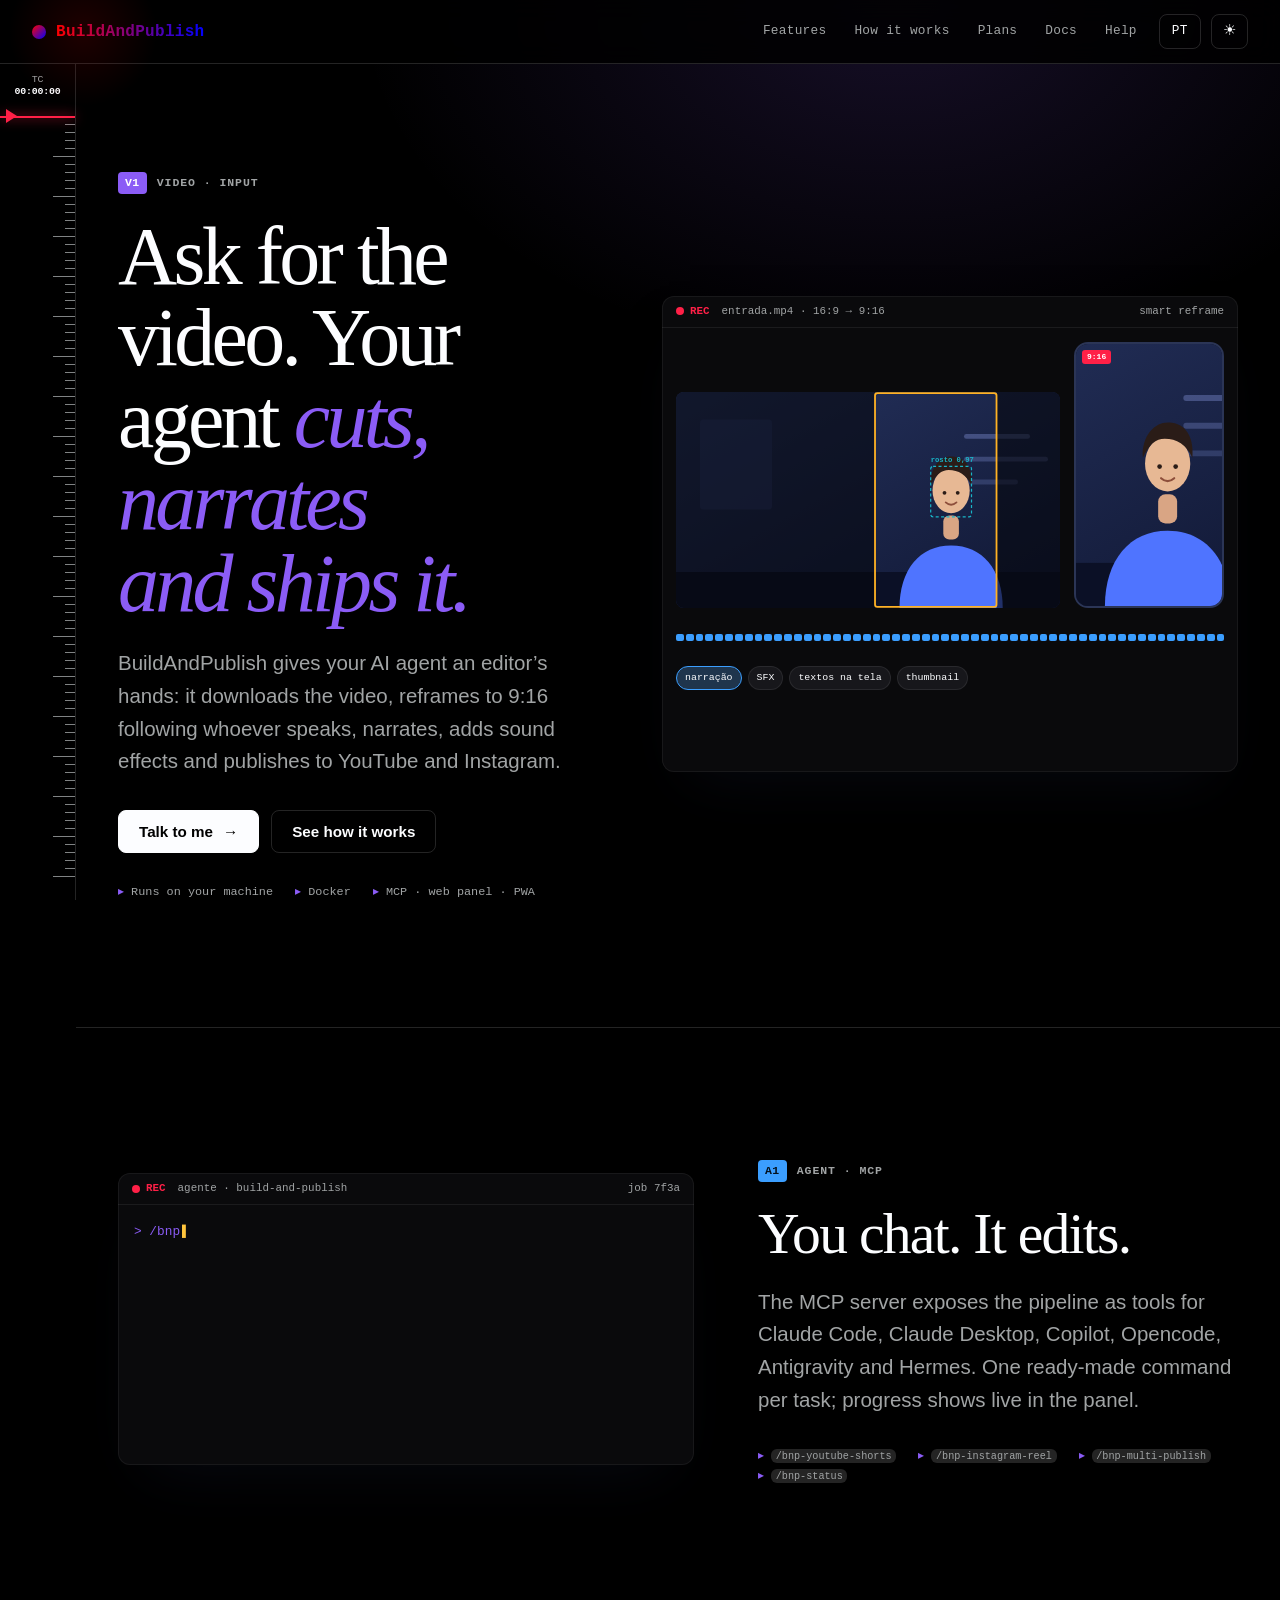
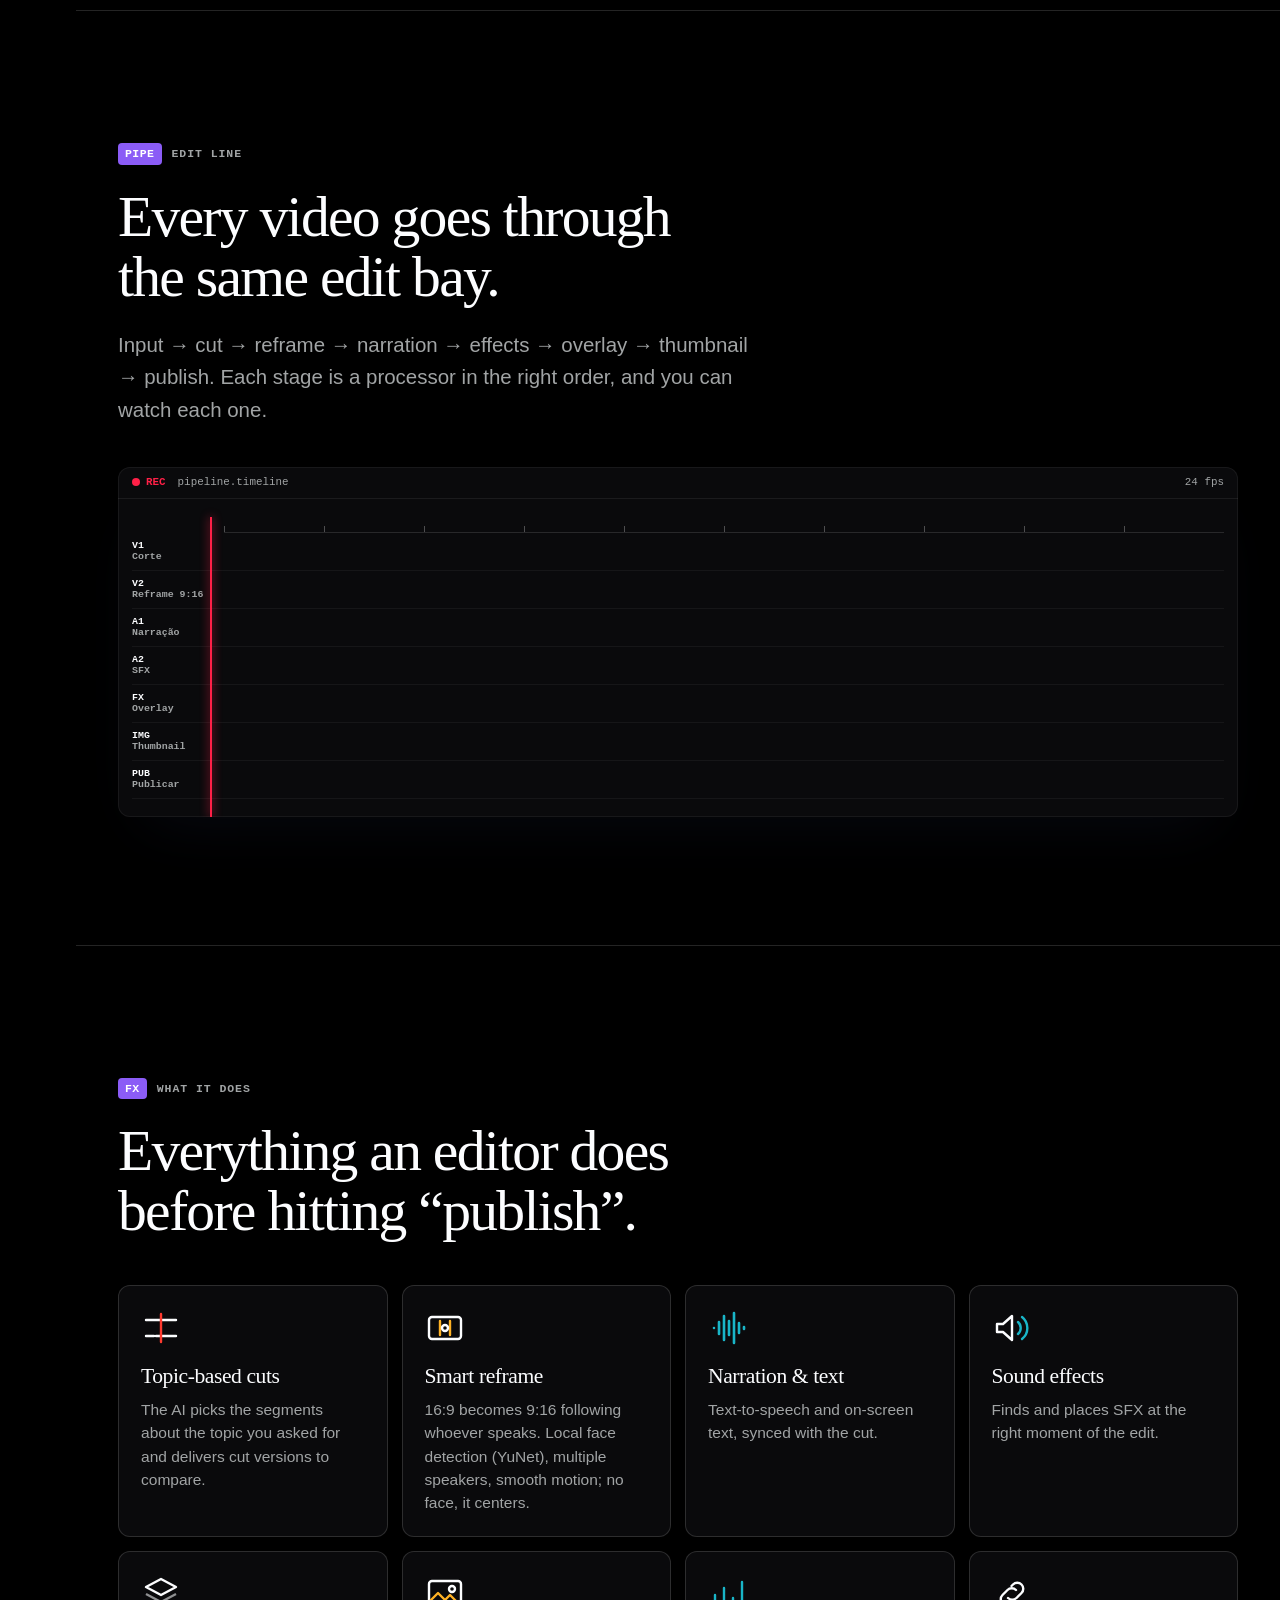
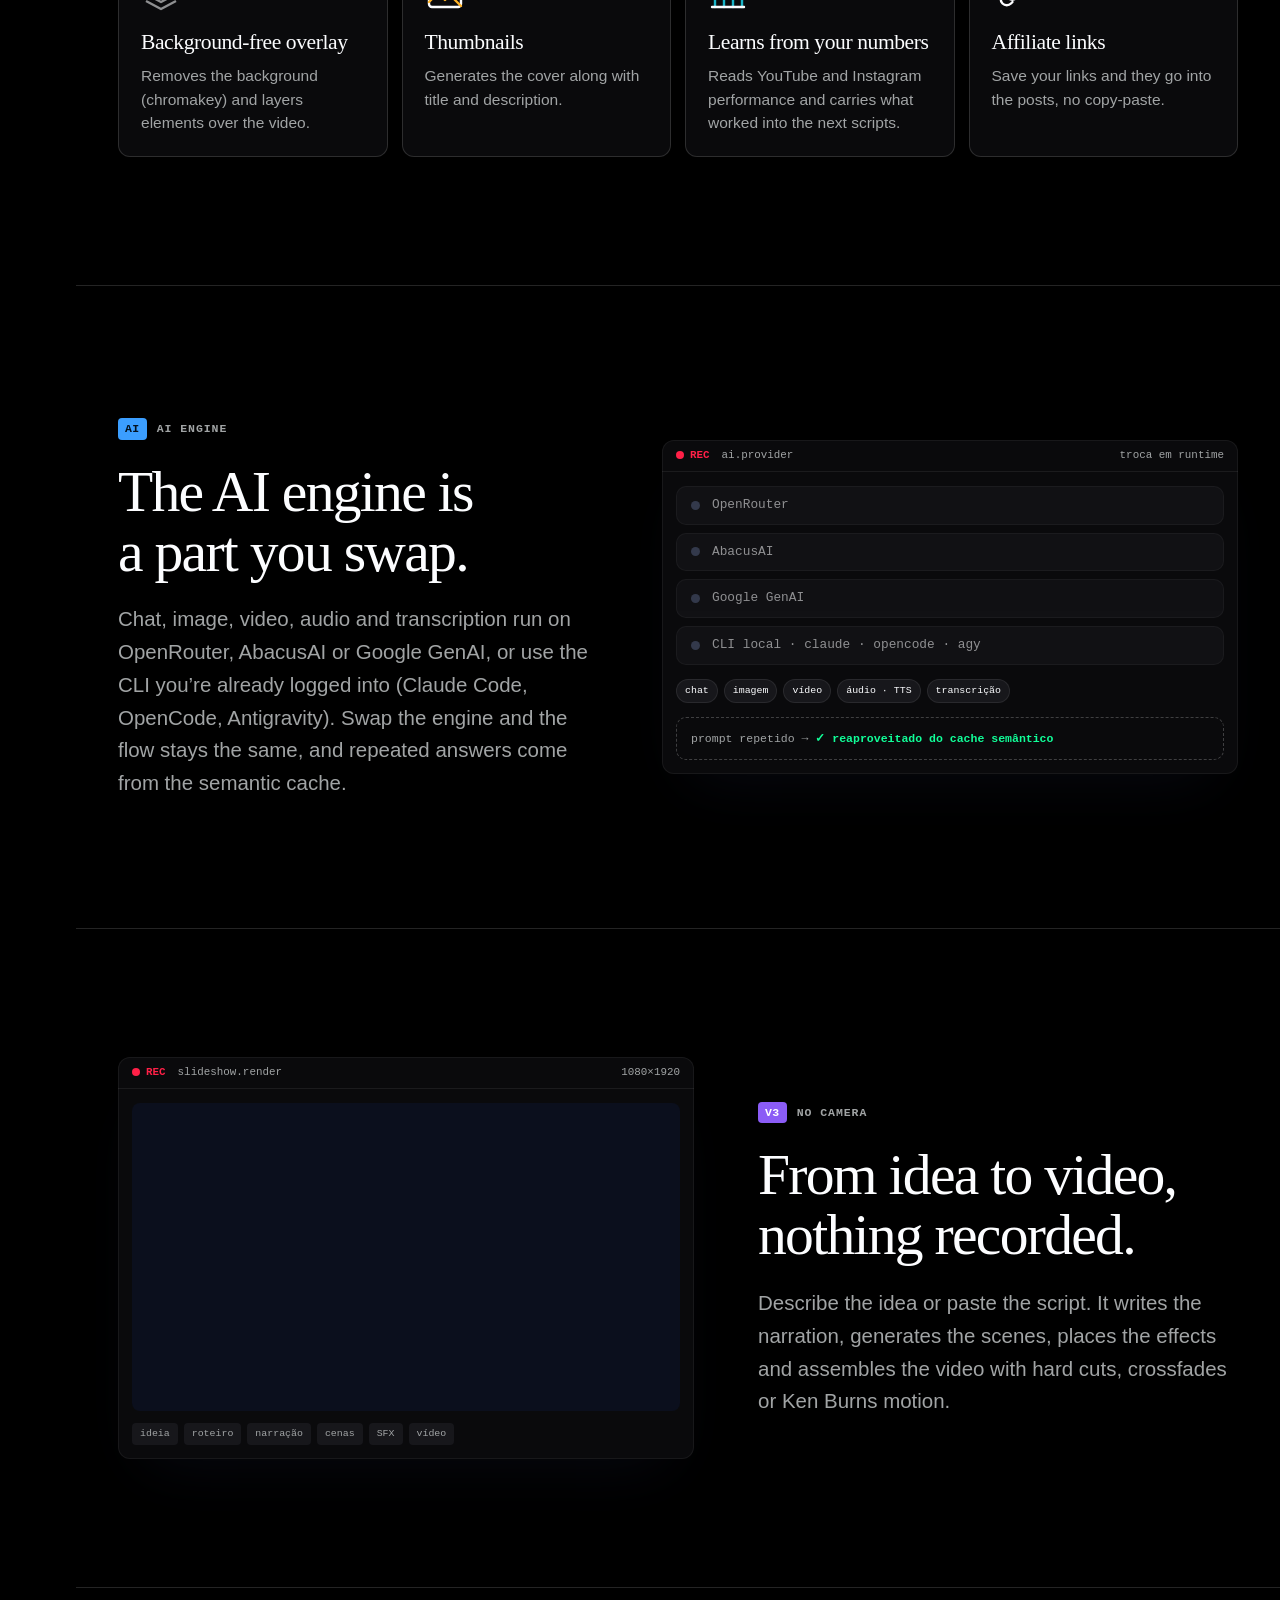
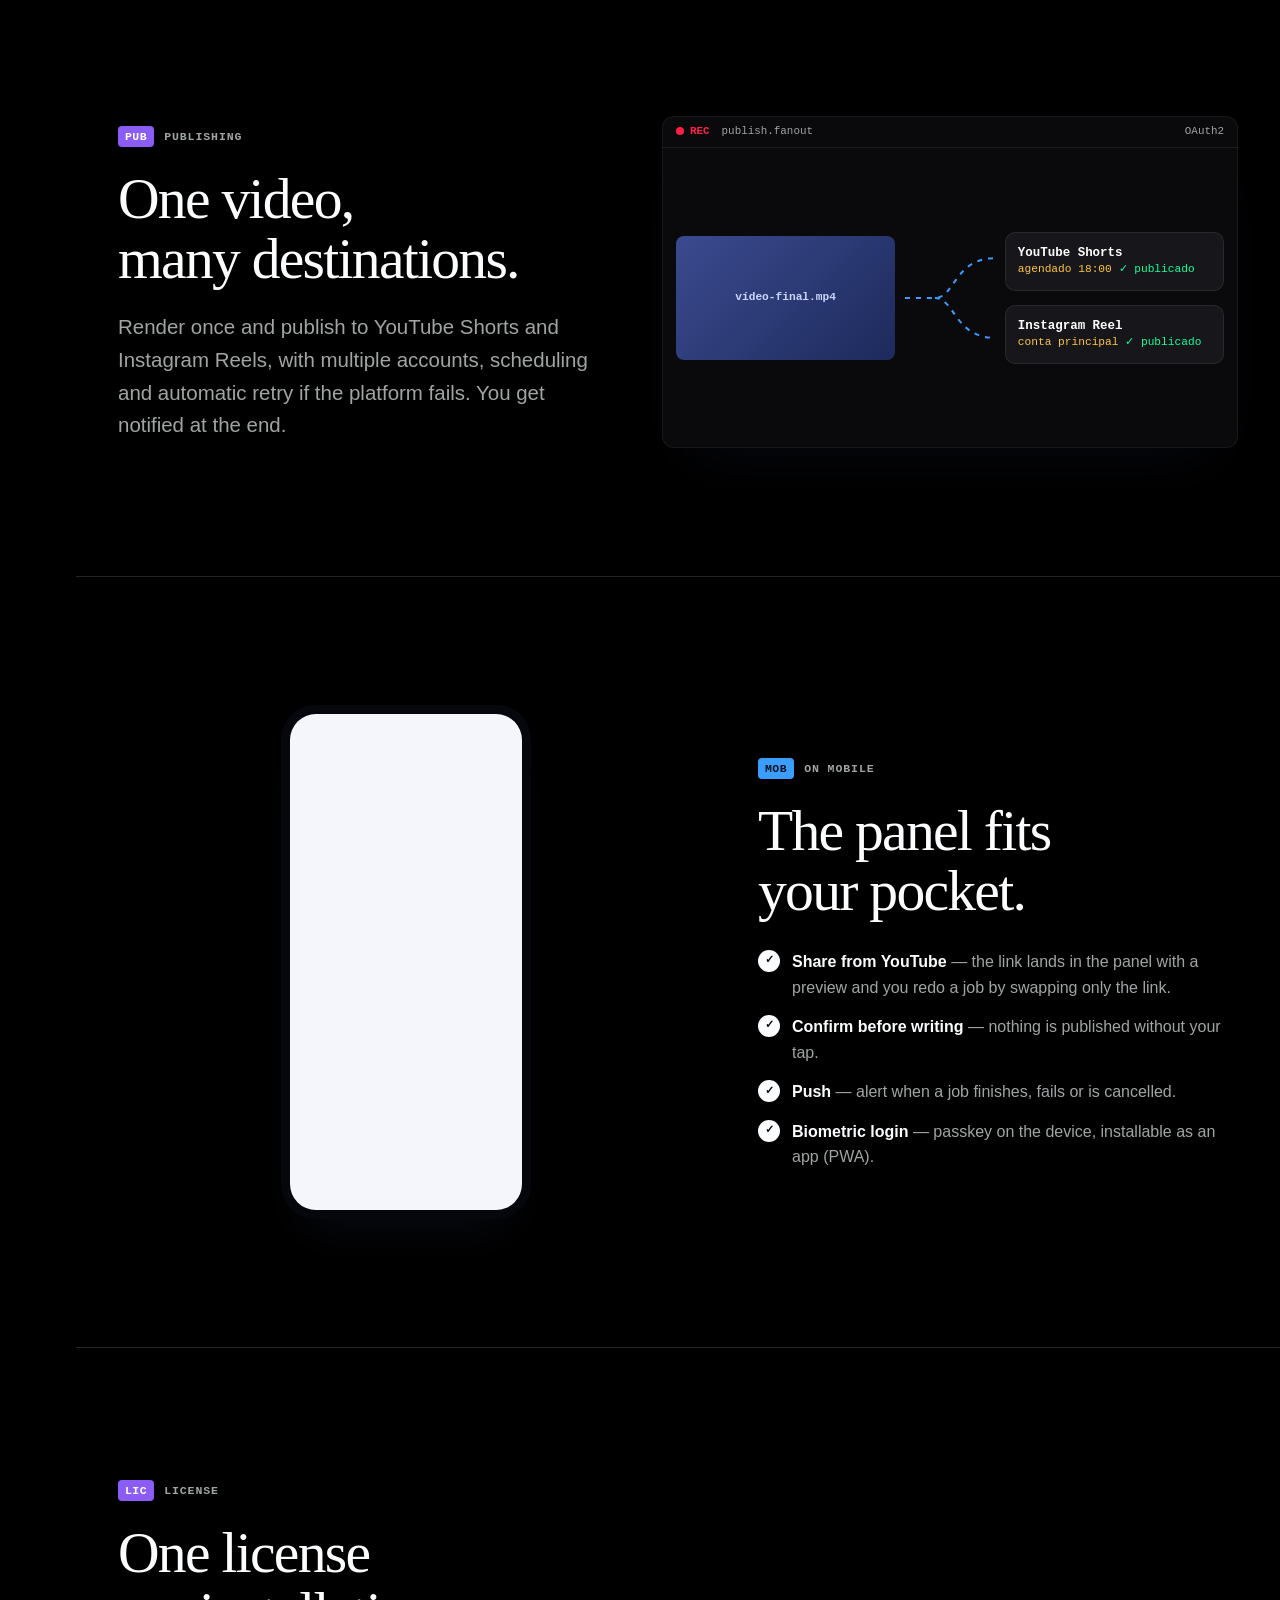
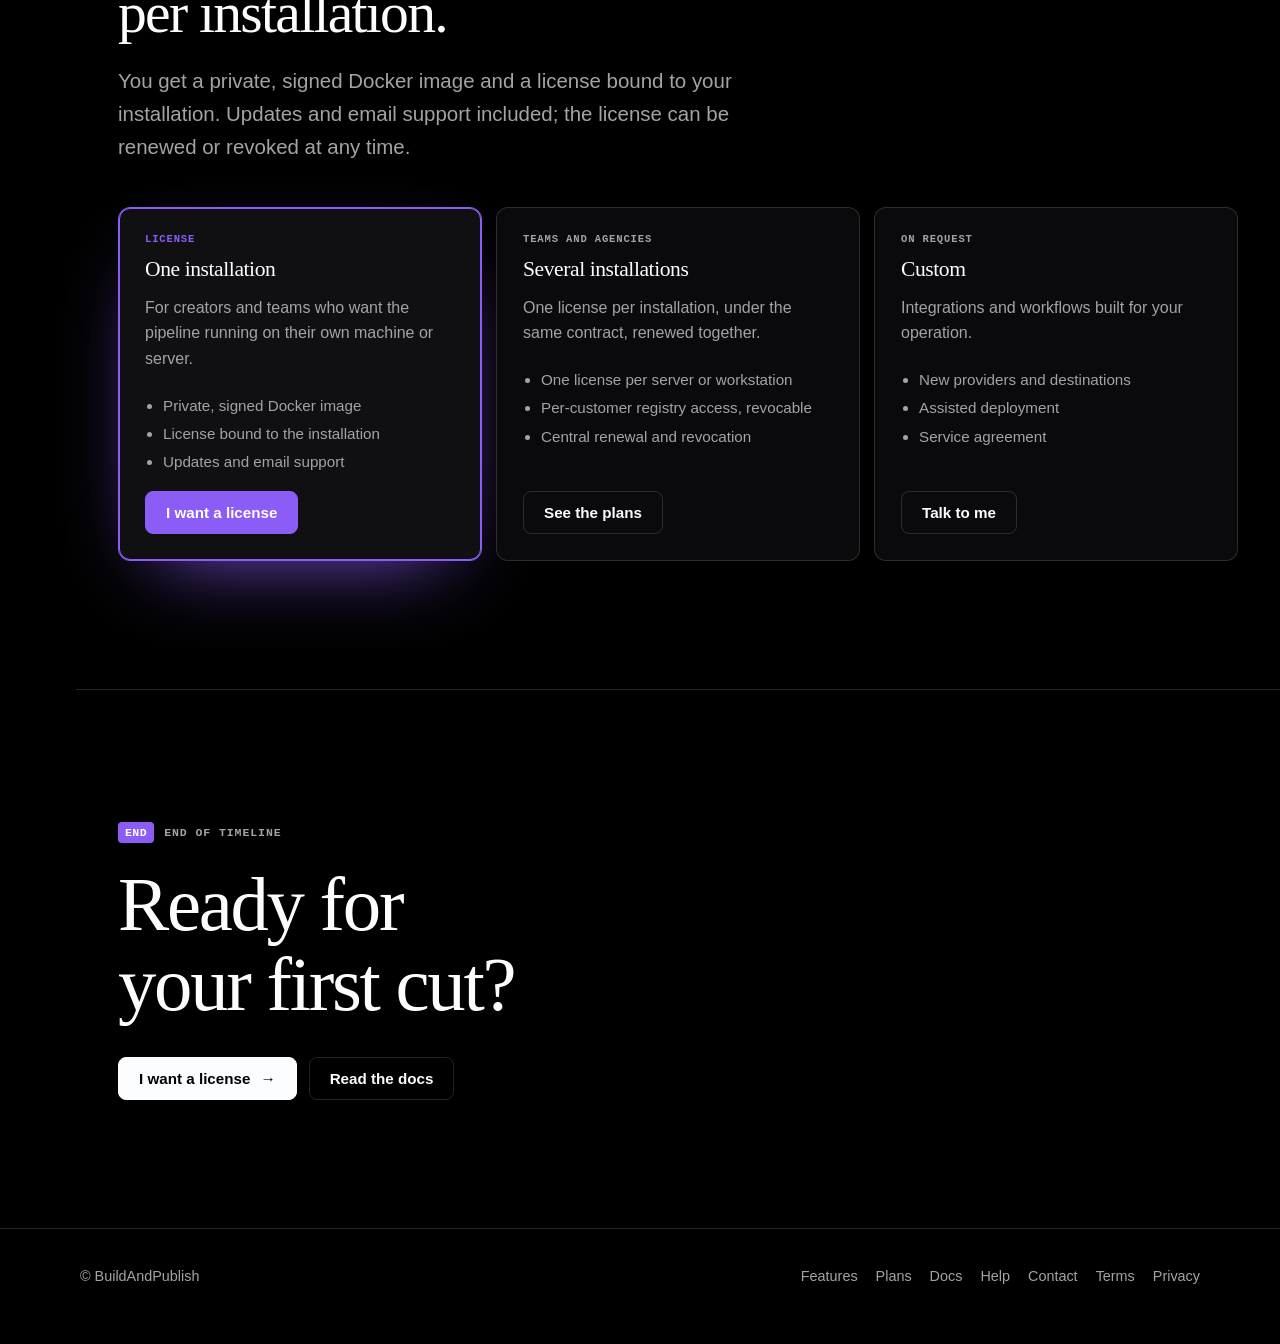
==== index.html @ 3ae36f96 "first commit" ====
<!doctype html>
<html lang="pt-BR">
<head>
<meta charset="utf-8">
<meta name="viewport" content="width=device-width, initial-scale=1">
<title>BuildAndPublish — o editor de vídeo dos seus agentes de IA</title>
<meta name="description" content="Peça o vídeo ao seu agente de IA. O BuildAndPublish corta, enquadra em 9:16 seguindo o locutor, narra, aplica efeitos e publica no YouTube e no Instagram.">
<meta property="og:title" content="BuildAndPublish — o editor de vídeo dos seus agentes de IA">
<meta property="og:description" content="Corta, enquadra em 9:16, narra e publica no YouTube e no Instagram. Servidor MCP, painel web e PWA.">
<meta property="og:type" content="website">
<meta name="theme-color" content="#000000" id="theme-color">
<link rel="icon" href="assets/favicon.svg" type="image/svg+xml">
<script>try{var d=document.documentElement,l=localStorage.getItem('bnp-lang')||(navigator.language||'').slice(0,2);d.lang=l==='en'?'en':'pt-BR';var t=localStorage.getItem('bnp-theme')==='light'?'light':'dark';d.dataset.theme=t;document.getElementById('theme-color').content=t==='light'?'#ffffff':'#000000'}catch(e){}</script>
<link rel="stylesheet" href="assets/style.css">
</head>
<body>
<a class="skip" href="#main"><span data-l="pt">Pular para o conteúdo</span><span data-l="en">Skip to content</span></a>

<header class="top">
  <a class="brand" href="index.html"><span class="brand__rec" aria-hidden="true"></span><span class="brand__txt">BuildAndPublish</span></a>
  <nav class="nav" aria-label="Principal">
    <a href="recursos.html"><span data-l="pt">Recursos</span><span data-l="en">Features</span></a>
    <a href="como-funciona.html"><span data-l="pt">Como funciona</span><span data-l="en">How it works</span></a>
    <a href="planos.html"><span data-l="pt">Planos</span><span data-l="en">Plans</span></a>
    <a href="docs.html" class="nav__keep"><span data-l="pt">Instruções</span><span data-l="en">Docs</span></a>
    <a href="ajuda.html" class="nav__keep"><span data-l="pt">Ajuda</span><span data-l="en">Help</span></a>
    <button class="lang" type="button">EN</button>
    <button class="theme" type="button" aria-label="Alternar tema">☾</button>
  </nav>
</header>

<aside class="rail" aria-hidden="true">
  <div class="rail__tc">TC<b id="tc">00:00:00</b></div>
  <div class="rail__ruler"></div>
  <div class="rail__head"></div>
</aside>

<main id="main">

<!-- V1 · hero -->
<section class="clip" data-anim>
  <div class="wrap split">
    <div>
      <p class="track"><i>V1</i><span data-l="pt">Vídeo · entrada</span><span data-l="en">Video · input</span></p>
      <h1>
        <span data-l="pt">Peça o vídeo. O agente <mark>corta, narra e publica.</mark></span>
        <span data-l="en">Ask for the video. Your agent <mark>cuts, narrates and ships it.</mark></span>
      </h1>
      <p class="lede">
        <span data-l="pt">O BuildAndPublish dá ao seu agente de IA as mãos de um editor: baixa o vídeo, enquadra em 9:16 seguindo quem fala, narra, aplica efeitos sonoros e publica no YouTube e no Instagram.</span>
        <span data-l="en">BuildAndPublish gives your AI agent an editor’s hands: it downloads the video, reframes to 9:16 following whoever speaks, narrates, adds sound effects and publishes to YouTube and Instagram.</span>
      </p>
      <div class="btns">
        <a class="btn btn--solid" href="contato.html"><span data-l="pt">Falar comigo</span><span data-l="en">Talk to me</span> →</a>
        <a class="btn btn--ghost" href="como-funciona.html"><span data-l="pt">Ver como funciona</span><span data-l="en">See how it works</span></a>
      </div>
      <ul class="facts">
        <li><span data-l="pt">Roda no seu computador</span><span data-l="en">Runs on your machine</span></li>
        <li>Docker</li>
        <li>MCP · <span data-l="pt">painel web</span><span data-l="en">web panel</span> · PWA</li>
      </ul>
    </div>

    <div>
      <div class="monitor" role="group" aria-label="Demonstração: o enquadramento 9:16 segue o rosto de quem fala">
        <div class="monitor__bar"><span class="rec">REC</span><span>entrada.mp4 · 16:9 → 9:16</span><span class="tc">smart reframe</span></div>
        <div class="monitor__body">
          <div class="stage">
            <svg class="scene" viewBox="0 0 640 360" aria-hidden="true">
              <defs>
                <linearGradient id="bg" x1="0" y1="0" x2="1" y2="1"><stop offset="0" stop-color="#26335f"/><stop offset="1" stop-color="#101733"/></linearGradient>
              </defs>
              <g id="reframe">
                <rect width="640" height="360" fill="url(#bg)"/>
                <rect x="40" y="46" width="120" height="150" rx="6" fill="#33427a" opacity=".55"/>
                <rect x="480" y="70" width="110" height="8" rx="4" fill="#6c7bb8" opacity=".5"/>
                <rect x="480" y="108" width="140" height="8" rx="4" fill="#6c7bb8" opacity=".4"/>
                <rect x="480" y="146" width="90" height="8" rx="4" fill="#6c7bb8" opacity=".3"/>
                <rect y="300" width="640" height="60" fill="#0b1026"/>
                <g id="rf-person" transform="translate(268 0)">
                  <path d="M-86 360c0-64 34-104 86-104s86 40 86 104z" fill="#4f74ff"/>
                  <rect x="-13" y="206" width="26" height="40" rx="10" fill="#d9a584"/>
                  <ellipse cx="0" cy="164" rx="31" ry="38" fill="#e7b894"/>
                  <path d="M-34 156c-2-34 20-52 40-48 22 3 30 24 28 48-8-18-22-26-38-26-12 0-22 8-30 26z" fill="#2a1c17"/>
                  <circle cx="-11" cy="168" r="3.2" fill="#2a1c17"/><circle cx="11" cy="168" r="3.2" fill="#2a1c17"/>
                  <path d="M-9 184q9 8 18 0" stroke="#8d4f3b" stroke-width="3" fill="none" stroke-linecap="round"/>
                </g>
              </g>
              <rect id="rf-shade-l" x="0" y="0" width="0" height="360" fill="#05070d" opacity=".62"/>
              <rect id="rf-shade-r" x="640" y="0" width="0" height="360" fill="#05070d" opacity=".62"/>
              <rect id="rf-crop" x="219" y="2" width="202.5" height="356" rx="4" fill="none" stroke="#FFB224" stroke-width="3"/>
              <rect id="rf-face" x="234" y="124" width="68" height="84" rx="4" fill="none" stroke="#19B5C8" stroke-width="2" stroke-dasharray="5 4"/>
              <text id="rf-score" x="234" y="116" fill="#19B5C8" font-family="Martian Mono, monospace" font-size="12" font-weight="600">rosto 0,97</text>
            </svg>
            <div class="phone-lite">
              <span class="phone-lite__tag">9:16</span>
              <svg viewBox="0 0 202.5 360" preserveAspectRatio="xMidYMid slice" aria-hidden="true"><g id="rf-mirror"><use href="#reframe"/></g></svg>
            </div>
          </div>
          <div class="wave" aria-hidden="true"></div>
          <div class="chips" aria-hidden="true"><span class="chip chip--on">narração</span><span class="chip">SFX</span><span class="chip">textos na tela</span><span class="chip">thumbnail</span></div>
        </div>
        <div class="toast" role="status"><span aria-hidden="true">▶</span><span data-l="pt"><b>Publicado</b> no YouTube Shorts · agendado 18:00</span><span data-l="en"><b>Published</b> to YouTube Shorts · scheduled 6:00 PM</span></div>
        <div style="height:14px"></div>
      </div>
    </div>
  </div>
</section>

<!-- A1 · agente -->
<section class="clip" id="agente" data-anim>
  <div class="wrap split split--flip">
    <div>
      <p class="track track--a"><i>A1</i><span data-l="pt">Agente · MCP</span><span data-l="en">Agent · MCP</span></p>
      <h2><span data-l="pt">Você conversa. Ele edita.</span><span data-l="en">You chat. It edits.</span></h2>
      <p class="lede">
        <span data-l="pt">O servidor MCP expõe o pipeline como ferramentas para Claude Code, Claude Desktop, Copilot, Opencode, Antigravity e Hermes. Um comando pronto por tarefa; o andamento aparece ao vivo no painel.</span>
        <span data-l="en">The MCP server exposes the pipeline as tools for Claude Code, Claude Desktop, Copilot, Opencode, Antigravity and Hermes. One ready-made command per task; progress shows live in the panel.</span>
      </p>
      <ul class="facts">
        <li><code>/bnp-youtube-shorts</code></li><li><code>/bnp-instagram-reel</code></li><li><code>/bnp-multi-publish</code></li><li><code>/bnp-status</code></li>
      </ul>
    </div>
    <div class="monitor">
      <div class="monitor__bar"><span class="rec">REC</span><span>agente · build-and-publish</span><span class="tc">job 7f3a</span></div>
      <div class="term" id="term" role="img" aria-label="Terminal: o comando /bnp-youtube-shorts dispara o pipeline até a publicação"></div>
    </div>
  </div>
</section>

<!-- pipeline -->
<section class="clip" id="pipeline" data-anim>
  <div class="wrap">
    <p class="track track--m"><i>PIPE</i><span data-l="pt">Linha de edição</span><span data-l="en">Edit line</span></p>
    <h2><span data-l="pt">Todo vídeo passa pela mesma mesa de edição.</span><span data-l="en">Every video goes through the same edit bay.</span></h2>
    <p class="lede">
      <span data-l="pt">Entrada → corte → reframe → narração → efeitos → overlay → thumbnail → publicação. Cada estágio é um processador na ordem certa, e você acompanha cada um.</span>
      <span data-l="en">Input → cut → reframe → narration → effects → overlay → thumbnail → publish. Each stage is a processor in the right order, and you can watch each one.</span>
    </p>
    <div class="monitor" style="margin-top:40px" role="img" aria-label="Linha do tempo com as trilhas de corte, reframe, narração, SFX, overlay, thumbnail e publicação sendo preenchidas em ordem">
      <div class="monitor__bar"><span class="rec">REC</span><span>pipeline.timeline</span><span class="tc">24 fps</span></div>
      <div class="tl">
        <div class="tl__ruler"></div>
        <div class="tl__row"><div class="tl__name"><b>V1</b>Corte</div><div class="tl__lane">
          <span class="tl__clip tl__clip--v" style="--s:0%;--w:34%;--d:.2s">corte 1</span><span class="tl__clip tl__clip--v" style="--s:35.5%;--w:30%;--d:.35s">corte 2</span><span class="tl__clip tl__clip--v" style="--s:67%;--w:33%;--d:.5s">corte 3</span></div></div>
        <div class="tl__row"><div class="tl__name"><b>V2</b>Reframe 9:16</div><div class="tl__lane">
          <span class="tl__clip tl__clip--v" style="--s:0%;--w:100%;--d:1s">rosto + crop suave</span></div></div>
        <div class="tl__row"><div class="tl__name"><b>A1</b>Narração</div><div class="tl__lane">
          <span class="tl__clip tl__clip--a" style="--s:5%;--w:26%;--d:1.8s"></span><span class="tl__clip tl__clip--a" style="--s:40%;--w:22%;--d:1.95s"></span><span class="tl__clip tl__clip--a" style="--s:70%;--w:24%;--d:2.1s"></span></div></div>
        <div class="tl__row"><div class="tl__name"><b>A2</b>SFX</div><div class="tl__lane">
          <span class="tl__clip tl__clip--a" style="--s:14%;--w:7%;--d:2.6s"></span><span class="tl__clip tl__clip--a" style="--s:52%;--w:7%;--d:2.75s"></span><span class="tl__clip tl__clip--a" style="--s:82%;--w:7%;--d:2.9s"></span></div></div>
        <div class="tl__row"><div class="tl__name"><b>FX</b>Overlay</div><div class="tl__lane">
          <span class="tl__clip tl__clip--m" style="--s:28%;--w:30%;--d:3.3s">fundo removido</span></div></div>
        <div class="tl__row"><div class="tl__name"><b>IMG</b>Thumbnail</div><div class="tl__lane">
          <span class="tl__clip tl__clip--m" style="--s:0%;--w:14%;--d:3.9s">thumb</span></div></div>
        <div class="tl__row"><div class="tl__name"><b>PUB</b>Publicar</div><div class="tl__lane">
          <span class="tl__clip tl__clip--p" style="--s:86%;--w:14%;--d:5.2s">▶ no ar</span></div></div>
        <div class="tl__head" aria-hidden="true"></div>
      </div>
    </div>
  </div>
</section>

<!-- recursos -->
<section class="clip" id="recursos">
  <div class="wrap">
    <p class="track"><i>FX</i><span data-l="pt">O que ele faz</span><span data-l="en">What it does</span></p>
    <h2><span data-l="pt">Tudo que um editor faz antes de apertar “publicar”.</span><span data-l="en">Everything an editor does before hitting “publish”.</span></h2>
    <div class="grid">
      <article class="card">
        <svg viewBox="0 0 40 40" fill="none" stroke="currentColor" stroke-width="2.4" stroke-linecap="round" aria-hidden="true"><path d="M5 12h14M21 12h14M5 28h8M15 28h20"/><path d="M20 6v28" stroke="#FF3B30"/></svg>
        <h3><span data-l="pt">Corte por tema</span><span data-l="en">Topic-based cuts</span></h3>
        <p><span data-l="pt">A IA escolhe os trechos do assunto que você pediu e entrega versões do corte para comparar.</span><span data-l="en">The AI picks the segments about the topic you asked for and delivers cut versions to compare.</span></p>
      </article>
      <article class="card">
        <svg viewBox="0 0 40 40" fill="none" stroke="currentColor" stroke-width="2.4" stroke-linecap="round" stroke-linejoin="round" aria-hidden="true"><rect x="4" y="9" width="32" height="22" rx="3"/><path d="M15 13v14M25 13v14" stroke="#FFB224"/><circle cx="20" cy="20" r="3"/></svg>
        <h3>Smart reframe</h3>
        <p><span data-l="pt">16:9 vira 9:16 seguindo quem fala. Detecção de rosto local (YuNet), vários locutores e movimento suave; sem rosto, centraliza.</span><span data-l="en">16:9 becomes 9:16 following whoever speaks. Local face detection (YuNet), multiple speakers, smooth motion; no face, it centers.</span></p>
      </article>
      <article class="card">
        <svg viewBox="0 0 40 40" fill="none" stroke="currentColor" stroke-width="2.6" stroke-linecap="round" aria-hidden="true"><path d="M6 20v0M11 14v12M16 8v24M21 13v14M26 5v30M31 15v10M36 19v2" stroke="#19B5C8"/></svg>
        <h3><span data-l="pt">Narração e textos</span><span data-l="en">Narration & text</span></h3>
        <p><span data-l="pt">Texto em voz (TTS) e textos na tela, sincronizados com o corte.</span><span data-l="en">Text-to-speech and on-screen text, synced with the cut.</span></p>
      </article>
      <article class="card">
        <svg viewBox="0 0 40 40" fill="none" stroke="currentColor" stroke-width="2.4" stroke-linecap="round" stroke-linejoin="round" aria-hidden="true"><path d="M5 16h6l9-8v24l-9-8H5z"/><path d="M26 14a8 8 0 0 1 0 12M30 9a14 14 0 0 1 0 22" stroke="#19B5C8"/></svg>
        <h3><span data-l="pt">Efeitos sonoros</span><span data-l="en">Sound effects</span></h3>
        <p><span data-l="pt">Busca e aplica SFX no momento certo da edição.</span><span data-l="en">Finds and places SFX at the right moment of the edit.</span></p>
      </article>
      <article class="card">
        <svg viewBox="0 0 40 40" fill="none" stroke="currentColor" stroke-width="2.4" stroke-linejoin="round" aria-hidden="true"><path d="M20 5 35 13 20 21 5 13z"/><path d="m5 20 15 8 15-8M5 27l15 8 15-8" opacity=".55"/></svg>
        <h3><span data-l="pt">Overlay sem fundo</span><span data-l="en">Background-free overlay</span></h3>
        <p><span data-l="pt">Remove o fundo (chromakey) e sobrepõe elementos ao vídeo.</span><span data-l="en">Removes the background (chromakey) and layers elements over the video.</span></p>
      </article>
      <article class="card">
        <svg viewBox="0 0 40 40" fill="none" stroke="currentColor" stroke-width="2.4" stroke-linecap="round" stroke-linejoin="round" aria-hidden="true"><rect x="4" y="7" width="32" height="26" rx="3"/><path d="m4 28 9-9 7 7 5-5 11 11" stroke="#FFB224"/><circle cx="27" cy="15" r="3"/></svg>
        <h3>Thumbnails</h3>
        <p><span data-l="pt">Gera a capa do vídeo junto com título e descrição.</span><span data-l="en">Generates the cover along with title and description.</span></p>
      </article>
      <article class="card">
        <svg viewBox="0 0 40 40" fill="none" stroke="currentColor" stroke-width="2.4" stroke-linecap="round" aria-hidden="true"><path d="M7 33V21M16 33V14M25 33V24M34 33V8" stroke="#19B5C8"/><path d="M4 33h32"/></svg>
        <h3><span data-l="pt">Aprende com seus números</span><span data-l="en">Learns from your numbers</span></h3>
        <p><span data-l="pt">Lê o desempenho do YouTube e do Instagram e leva o que funcionou para os próximos roteiros.</span><span data-l="en">Reads YouTube and Instagram performance and carries what worked into the next scripts.</span></p>
      </article>
      <article class="card">
        <svg viewBox="0 0 40 40" fill="none" stroke="currentColor" stroke-width="2.4" stroke-linecap="round" stroke-linejoin="round" aria-hidden="true"><path d="M16 24a6 6 0 0 0 8.5 0l5-5a6 6 0 0 0-8.5-8.5l-1.5 1.5"/><path d="M24 16a6 6 0 0 0-8.5 0l-5 5a6 6 0 0 0 8.5 8.5l1.5-1.5"/></svg>
        <h3><span data-l="pt">Links de afiliado</span><span data-l="en">Affiliate links</span></h3>
        <p><span data-l="pt">Cadastre seus links e eles entram nas publicações sem copiar e colar.</span><span data-l="en">Save your links and they go into the posts, no copy-paste.</span></p>
      </article>
    </div>
  </div>
</section>

<!-- IA -->
<section class="clip" data-anim>
  <div class="wrap split">
    <div>
      <p class="track track--a"><i>AI</i><span data-l="pt">Motor de IA</span><span data-l="en">AI engine</span></p>
      <h2><span data-l="pt">O motor de IA é uma peça que você troca.</span><span data-l="en">The AI engine is a part you swap.</span></h2>
      <p class="lede">
        <span data-l="pt">Chat, imagem, vídeo, áudio e transcrição rodam em OpenRouter, AbacusAI ou Google GenAI, ou usam o CLI que você já tem logado (Claude Code, OpenCode, Antigravity). Trocou o motor, o fluxo continua o mesmo, e respostas repetidas saem do cache semântico.</span>
        <span data-l="en">Chat, image, video, audio and transcription run on OpenRouter, AbacusAI or Google GenAI, or use the CLI you’re already logged into (Claude Code, OpenCode, Antigravity). Swap the engine and the flow stays the same, and repeated answers come from the semantic cache.</span>
      </p>
    </div>
    <div class="monitor">
      <div class="monitor__bar"><span class="rec">REC</span><span>ai.provider</span><span class="tc">troca em runtime</span></div>
      <div class="monitor__body">
        <div class="engines" aria-hidden="true">
          <div class="engine" style="--i:0">OpenRouter</div>
          <div class="engine" style="--i:1">AbacusAI</div>
          <div class="engine" style="--i:2">Google GenAI</div>
          <div class="engine" style="--i:3">CLI local · claude · opencode · agy</div>
        </div>
        <div class="flow" aria-hidden="true"><span class="chip">chat</span><span class="chip">imagem</span><span class="chip">vídeo</span><span class="chip">áudio · TTS</span><span class="chip">transcrição</span></div>
        <div class="cache" aria-hidden="true">prompt repetido → <b>✓ reaproveitado do cache semântico</b></div>
      </div>
    </div>
  </div>
</section>

<!-- slideshow -->
<section class="clip" data-anim>
  <div class="wrap split split--flip">
    <div>
      <p class="track"><i>V3</i><span data-l="pt">Sem câmera</span><span data-l="en">No camera</span></p>
      <h2><span data-l="pt">Da ideia ao vídeo, sem gravar nada.</span><span data-l="en">From idea to video, nothing recorded.</span></h2>
      <p class="lede">
        <span data-l="pt">Descreva a ideia ou cole o roteiro. Ele escreve a narração, gera as cenas, coloca os efeitos e monta o vídeo com corte seco, fusão ou movimento Ken Burns.</span>
        <span data-l="en">Describe the idea or paste the script. It writes the narration, generates the scenes, places the effects and assembles the video with hard cuts, crossfades or Ken Burns motion.</span>
      </p>
    </div>
    <div class="monitor">
      <div class="monitor__bar"><span class="rec">REC</span><span>slideshow.render</span><span class="tc">1080×1920</span></div>
      <div class="monitor__body">
        <div class="reel" role="img" aria-label="Três cenas geradas se alternando com movimento de câmera">
          <div class="shot" style="--i:0;--o:30% 70%"><svg viewBox="0 0 320 180" preserveAspectRatio="xMidYMid slice"><rect width="320" height="180" fill="#2b4d8f"/><circle cx="240" cy="50" r="22" fill="#FFB224"/><path d="M0 180V120l60-40 50 30 70-60 140 80v50z" fill="#14264a"/></svg><span class="mode">KEN_BURNS</span></div>
          <div class="shot" style="--i:1;--o:70% 40%"><svg viewBox="0 0 320 180" preserveAspectRatio="xMidYMid slice"><rect width="320" height="180" fill="#5a2a5e"/><g fill="#2a1030"><rect x="20" y="70" width="40" height="110"/><rect x="70" y="40" width="50" height="140"/><rect x="130" y="90" width="36" height="90"/><rect x="176" y="55" width="56" height="125"/><rect x="242" y="85" width="50" height="95"/></g><g fill="#FFB224"><rect x="80" y="55" width="6" height="8"/><rect x="96" y="75" width="6" height="8"/><rect x="190" y="70" width="6" height="8"/><rect x="206" y="95" width="6" height="8"/></g></svg><span class="mode">CROSSFADE</span></div>
          <div class="shot" style="--i:2;--o:50% 50%"><svg viewBox="0 0 320 180" preserveAspectRatio="xMidYMid slice"><rect width="320" height="180" fill="#0d6b66"/><circle cx="90" cy="90" r="46" fill="#19B5C8" opacity=".85"/><circle cx="210" cy="100" r="62" fill="#0a4d4a"/><path d="M0 150q80-40 160 0t160-10v40H0z" fill="#06302f"/></svg><span class="mode">HARD_CUT</span></div>
        </div>
        <div class="steps" aria-hidden="true"><span class="step" style="--i:0">ideia</span><span class="step" style="--i:1">roteiro</span><span class="step" style="--i:2">narração</span><span class="step" style="--i:3">cenas</span><span class="step" style="--i:4">SFX</span><span class="step" style="--i:5">vídeo</span></div>
      </div>
    </div>
  </div>
</section>

<!-- publicar -->
<section class="clip" data-anim>
  <div class="wrap split">
    <div>
      <p class="track track--m"><i>PUB</i><span data-l="pt">Publicação</span><span data-l="en">Publishing</span></p>
      <h2><span data-l="pt">Um vídeo, vários destinos.</span><span data-l="en">One video, many destinations.</span></h2>
      <p class="lede">
        <span data-l="pt">Gere uma vez e publique em YouTube Shorts e Instagram Reels, com várias contas, agendamento e nova tentativa automática se a plataforma falhar. Você é avisado no fim.</span>
        <span data-l="en">Render once and publish to YouTube Shorts and Instagram Reels, with multiple accounts, scheduling and automatic retry if the platform fails. You get notified at the end.</span>
      </p>
    </div>
    <div class="monitor">
      <div class="monitor__bar"><span class="rec">REC</span><span>publish.fanout</span><span class="tc">OAuth2</span></div>
      <div class="fan" aria-hidden="true">
        <div class="src">vídeo-final.mp4</div>
        <svg class="pipe" viewBox="0 0 90 120"><path d="M0 60H30C50 60 50 20 90 20M30 60C50 60 50 100 90 100"/></svg>
        <div class="dests">
          <div class="dest dest--ok" style="--i:0"><b>YouTube Shorts</b><em>agendado 18:00</em></div>
          <div class="dest dest--ok" style="--i:1"><b>Instagram Reel</b><em>conta principal</em></div>
        </div>
      </div>
    </div>
  </div>
</section>

<!-- celular -->
<section class="clip" data-anim>
  <div class="wrap split split--flip">
    <div>
      <p class="track track--a"><i>MOB</i><span data-l="pt">No celular</span><span data-l="en">On mobile</span></p>
      <h2><span data-l="pt">O painel cabe no bolso.</span><span data-l="en">The panel fits your pocket.</span></h2>
      <ul class="checks">
        <li><b><span data-l="pt">Compartilhe do YouTube</span><span data-l="en">Share from YouTube</span></b> — <span data-l="pt">o link cai no painel com prévia e você refaz um job trocando só o link.</span><span data-l="en">the link lands in the panel with a preview and you redo a job by swapping only the link.</span></li>
        <li><b><span data-l="pt">Confirmação antes de escrever</span><span data-l="en">Confirm before writing</span></b> — <span data-l="pt">nada é publicado sem o seu toque.</span><span data-l="en">nothing is published without your tap.</span></li>
        <li><b>Push</b> — <span data-l="pt">aviso quando o job termina, falha ou é cancelado.</span><span data-l="en">alert when a job finishes, fails or is cancelled.</span></li>
        <li><b><span data-l="pt">Login por biometria</span><span data-l="en">Biometric login</span></b> — <span data-l="pt">passkey no aparelho, instalável como app (PWA).</span><span data-l="en">passkey on the device, installable as an app (PWA).</span></li>
      </ul>
    </div>
    <div class="handset" role="img" aria-label="Celular: compartilhar um vídeo do YouTube para o painel, confirmar e receber a notificação de job concluído">
      <div class="handset__screen">
        <div class="scr scr--share" style="--i:0">
          <div class="vid"></div><b>3 erros de quem começa</b><br><span style="color:#666">Canal Exemplo · 12 mil views</span>
          <div class="sheet"><b><span data-l="pt">Compartilhar</span><span data-l="en">Share</span></b><div class="app"><i></i>BuildAndPublish</div></div>
        </div>
        <div class="scr" style="--i:1;background:#f4f6fb">
          <b><span data-l="pt">Novo job</span><span data-l="en">New job</span></b>
          <div class="vid" style="margin-top:10px"></div>
          <span style="color:#555">youtu.be/…</span>
          <div class="pbtn"><span data-l="pt">Confirmar e iniciar</span><span data-l="en">Confirm and start</span></div>
        </div>
        <div class="scr" style="--i:2;background:#f4f6fb">
          <b>Jobs</b>
          <div class="app" style="margin-top:10px">▶ Shorts · 3 erros… <span style="margin-left:auto;color:#0a7a54">✓</span></div>
          <div class="app" style="opacity:.6">▶ Reel · Dicas… <span style="margin-left:auto">⏳</span></div>
        </div>
        <div class="push"><b>BuildAndPublish</b><span data-l="pt">Job concluído: publicado no YouTube Shorts.</span><span data-l="en">Job done: published to YouTube Shorts.</span></div>
      </div>
    </div>
  </div>
</section>

<!-- licença -->
<section class="clip" id="licenca">
  <div class="wrap">
    <p class="track track--m"><i>LIC</i><span data-l="pt">Licença</span><span data-l="en">License</span></p>
    <h2><span data-l="pt">Uma licença por instalação.</span><span data-l="en">One license per installation.</span></h2>
    <p class="lede">
      <span data-l="pt">Você recebe uma imagem Docker privada, assinada, e uma licença vinculada à sua instalação. Atualizações e suporte por e-mail incluídos; a licença pode ser renovada ou revogada a qualquer momento.</span><span data-l="en">You get a private, signed Docker image and a license bound to your installation. Updates and email support included; the license can be renewed or revoked at any time.</span>
    </p>
    <div class="tiers">
      <div class="tier tier--hot">
        <span class="tier__tag"><span data-l="pt">Licença</span><span data-l="en">License</span></span>
        <h3><span data-l="pt">Uma instalação</span><span data-l="en">One installation</span></h3>
        <p><span data-l="pt">Para criadores e equipes que querem o pipeline rodando na própria máquina ou servidor.</span><span data-l="en">For creators and teams who want the pipeline running on their own machine or server.</span></p>
        <ul><li><span data-l="pt">Imagem Docker privada e assinada</span><span data-l="en">Private, signed Docker image</span></li><li><span data-l="pt">Licença vinculada à instalação</span><span data-l="en">License bound to the installation</span></li><li><span data-l="pt">Atualizações e suporte por e-mail</span><span data-l="en">Updates and email support</span></li></ul>
        <a class="btn" href="contato.html"><span data-l="pt">Quero uma licença</span><span data-l="en">I want a license</span></a>
      </div>
      <div class="tier">
        <span class="tier__tag"><span data-l="pt">Equipes e agências</span><span data-l="en">Teams and agencies</span></span>
        <h3><span data-l="pt">Várias instalações</span><span data-l="en">Several installations</span></h3>
        <p><span data-l="pt">Uma licença por instalação, no mesmo contrato, com renovação conjunta.</span><span data-l="en">One license per installation, under the same contract, renewed together.</span></p>
        <ul><li><span data-l="pt">Uma licença por servidor ou estação</span><span data-l="en">One license per server or workstation</span></li><li><span data-l="pt">Acesso ao registry por cliente, revogável</span><span data-l="en">Per-customer registry access, revocable</span></li><li><span data-l="pt">Renovação e revogação centralizadas</span><span data-l="en">Central renewal and revocation</span></li></ul>
        <a class="btn btn--ghost" href="planos.html"><span data-l="pt">Ver os planos</span><span data-l="en">See the plans</span></a>
      </div>
      <div class="tier">
        <span class="tier__tag"><span data-l="pt">Sob consulta</span><span data-l="en">On request</span></span>
        <h3><span data-l="pt">Sob medida</span><span data-l="en">Custom</span></h3>
        <p><span data-l="pt">Integrações e fluxos próprios para a sua operação.</span><span data-l="en">Integrations and workflows built for your operation.</span></p>
        <ul><li><span data-l="pt">Novos provedores e destinos</span><span data-l="en">New providers and destinations</span></li><li><span data-l="pt">Implantação assistida</span><span data-l="en">Assisted deployment</span></li><li><span data-l="pt">Contrato de serviço</span><span data-l="en">Service agreement</span></li></ul>
        <a class="btn btn--ghost" href="contato.html"><span data-l="pt">Falar comigo</span><span data-l="en">Talk to me</span></a>
      </div>
    </div>
  </div>
</section>

<section class="clip end">
  <div class="wrap">
    <p class="track"><i>END</i><span data-l="pt">Fim da timeline</span><span data-l="en">End of timeline</span></p>
    <h2><span data-l="pt">Pronto para o primeiro corte?</span><span data-l="en">Ready for your first cut?</span></h2>
    <div class="btns">
      <a class="btn btn--solid" href="contato.html"><span data-l="pt">Quero uma licença</span><span data-l="en">I want a license</span> →</a>
      <a class="btn btn--ghost" href="docs.html"><span data-l="pt">Ver as instruções</span><span data-l="en">Read the docs</span></a>
    </div>
  </div>
</section>
</main>

<footer class="foot">
  <div class="wrap">
    <span>© BuildAndPublish</span>
    <nav aria-label="Rodapé">
      <a href="recursos.html"><span data-l="pt">Recursos</span><span data-l="en">Features</span></a>
      <a href="planos.html"><span data-l="pt">Planos</span><span data-l="en">Plans</span></a>
      <a href="docs.html"><span data-l="pt">Instruções</span><span data-l="en">Docs</span></a>
      <a href="ajuda.html"><span data-l="pt">Ajuda</span><span data-l="en">Help</span></a>
      <a href="contato.html"><span data-l="pt">Contato</span><span data-l="en">Contact</span></a>
      <a href="termos.html"><span data-l="pt">Termos</span><span data-l="en">Terms</span></a>
      <a href="privacidade.html"><span data-l="pt">Privacidade</span><span data-l="en">Privacy</span></a>
    </nav>
  </div>
</footer>
<script src="assets/app.js"></script>
</body>
</html>
---- assets/style.css ----
/* BuildAndPublish — site. A página é uma timeline de editor: régua + playhead à esquerda, seções = clips em trilhas. */
:root {
  /* Tokens espelhados de ui/src/style.css (painel): canvas preto, off-white, acento violeta, marca vermelho→azul. */
  --mylar: #000000;            /* canvas */
  --paper: #0a0a0c;            /* surface-card */
  --elev: #101012;
  --ink: #fcfdff;
  --ink-2: #a1a4a5;            /* mute */
  --line: rgba(255, 255, 255, .14);
  --line-soft: rgba(255, 255, 255, .06);
  --accent: #8b5cf6;           /* violeta do painel */
  --accent-glow: rgba(139, 92, 246, .16);
  --brand-red: #ff0000;
  --brand-blue: #0000ff;
  --monitor: #0a0a0c;
  --monitor-2: #17171b;
  --on-monitor: #fcfdff;
  --on-monitor-2: #a1a4a5;
  --tally: #ff2047;            /* accent-red: playhead / REC */
  --sync: #3b9eff;             /* accent-blue: áudio / dados */
  --sync-ink: #3b9eff;
  --marker: #ffc53d;           /* accent-yellow */
  --ok: #11ff99;               /* accent-green */
  --rail: 76px;
  --radius: 12px;
  --f-display: ui-serif, Georgia, "Times New Roman", serif;
  --f-body: ui-sans-serif, -apple-system, "Segoe UI", Roboto, sans-serif;
  --f-mono: ui-monospace, "SFMono-Regular", "Cascadia Mono", Menlo, Consolas, monospace;
  color-scheme: dark;
}
:root[data-theme="light"] {
  --mylar: #ffffff; --paper: #f6f6f8; --elev: #ffffff; --ink: #0a0a0c; --ink-2: #6b7075;
  --line: rgba(0, 0, 0, .14); --line-soft: rgba(0, 0, 0, .08);
  --sync-ink: #0b6fda; --accent-glow: rgba(139, 92, 246, .12);
  color-scheme: light;
}

*, *::before, *::after { box-sizing: border-box; }
html { scroll-behavior: smooth; scroll-padding-top: 88px; -webkit-text-size-adjust: 100%; }
body {
  margin: 0; background: var(--mylar); color: var(--ink);
  font: 400 1rem/1.6 var(--f-body); -webkit-font-smoothing: antialiased;
}
img, svg { display: block; max-width: 100%; }
a { color: inherit; }
:focus-visible { outline: 3px solid var(--tally); outline-offset: 3px; border-radius: 4px; }
.skip { position: absolute; left: -999px; top: 8px; background: var(--ink); color: var(--mylar); padding: 8px 14px; border-radius: 8px; z-index: 100; }
.skip:focus { left: 8px; }

/* bilíngue: <… data-l="pt"> / <… data-l="en"> */
html[lang="en"] [data-l="pt"], html[lang="pt-BR"] [data-l="en"] { display: none !important; }

/* ---------- topo ---------- */
.top {
  position: fixed; inset: 0 0 auto 0; z-index: 50; height: 64px; display: flex; align-items: center; gap: 24px;
  padding: 0 clamp(16px, 3vw, 32px); background: color-mix(in srgb, var(--mylar) 86%, transparent);
  backdrop-filter: blur(12px); border-bottom: 1px solid var(--line);
}
.brand { position: relative; display: inline-flex; align-items: center; gap: 10px; text-decoration: none; font: 600 1rem/1 var(--f-mono); letter-spacing: .3px; }
.brand__txt { color: var(--brand-red); background: linear-gradient(90deg, var(--brand-red), var(--brand-blue)); -webkit-background-clip: text; background-clip: text; -webkit-text-fill-color: transparent; }
.brand::before { content: ""; position: absolute; left: -24px; top: 50%; width: 150px; height: 150px; transform: translateY(-50%); background: radial-gradient(circle, rgba(255, 0, 0, .12) 0%, transparent 70%); pointer-events: none; z-index: -1; }
.brand__rec { width: 14px; height: 14px; border-radius: 50%; background: linear-gradient(135deg, var(--brand-red), var(--brand-blue)); animation: rec 1.6s steps(1) infinite; }
@keyframes rec { 50% { opacity: .25; } }
.nav { display: flex; gap: 4px; margin-left: auto; align-items: center; }
.nav a, .lang, .theme {
  font: 500 .8rem/1 var(--f-mono); letter-spacing: .02em; text-decoration: none; padding: 10px 12px; border-radius: 8px; color: var(--ink-2);
}
.nav a:hover, .nav a[aria-current="page"] { color: var(--ink); background: var(--line); }
.lang, .theme { border: 1px solid var(--line); background: transparent; color: var(--ink); cursor: pointer; margin-left: 6px; border-radius: 8px; }
.lang:hover, .theme:hover { background: var(--line-soft); }
.theme { font-size: .95rem; line-height: 1; padding: 9px 11px; }
@media (max-width: 760px) { .nav a:not(.nav__keep) { display: none; } .top { gap: 12px; } }
@media (max-width: 560px) { .nav a, .lang, .theme { padding: 9px 7px; margin-left: 0; } .nav { gap: 2px; } .brand__txt { font-size: .86rem; } .nav a { font-size: .72rem; } .top { padding: 0 12px; gap: 6px; } }
@media (max-width: 430px) { .nav a[href="ajuda.html"] { display: none; } }

/* ---------- régua + playhead ---------- */
.rail { position: fixed; z-index: 40; left: 0; top: 64px; bottom: 0; width: var(--rail); border-right: 1px solid var(--line); background: color-mix(in srgb, var(--mylar) 70%, transparent); }
.rail__tc { position: absolute; left: 0; right: 0; top: 10px; text-align: center; font: 500 .62rem/1.2 var(--f-mono); color: var(--ink-2); letter-spacing: -.02em; }
.rail__tc b { display: block; color: var(--ink); font-weight: 600; }
.rail__ruler {
  position: absolute; left: 0; right: 0; top: 52px; bottom: 16px;
  background:
    repeating-linear-gradient(to bottom, var(--ink-2) 0 1px, transparent 1px 40px) right / 22px 100% no-repeat,
    repeating-linear-gradient(to bottom, var(--ink-2) 0 1px, transparent 1px 8px) right / 10px 100% no-repeat;
  opacity: .8;
}
.rail__head { position: absolute; left: 0; right: 0; top: calc(52px + (100% - 68px) * var(--p, 0)); height: 0; pointer-events: none; }
.rail__head::before { content: ""; position: absolute; left: 0; right: 0; top: 0; height: 2px; background: var(--tally); box-shadow: 0 0 12px var(--tally); }
.rail__head::after { content: ""; position: absolute; left: 6px; top: -7px; border: 7px solid transparent; border-left: 11px solid var(--tally); }
@media (max-width: 1023px) { .rail { display: none; } }

/* ---------- estrutura ---------- */
main { padding-left: 0; }
body::before { content: ""; position: fixed; inset: 0 0 auto 0; height: 520px; background: radial-gradient(ellipse 60% 100% at 70% 0, var(--accent-glow), transparent 70%); pointer-events: none; z-index: -1; }
@media (min-width: 1024px) { main, .foot { padding-left: var(--rail); } }
.wrap { width: min(1120px, 100% - 2 * clamp(16px, 4vw, 40px)); margin-inline: auto; }
.clip { position: relative; padding: clamp(72px, 10vw, 128px) 0; border-top: 1px solid var(--line); }
.clip:first-of-type { border-top: 0; padding-top: clamp(112px, 14vw, 168px); }
.track {
  display: inline-flex; align-items: center; gap: 10px; margin: 0 0 22px; font: 600 .72rem/1 var(--f-mono); letter-spacing: .08em; text-transform: uppercase; color: var(--ink-2);
}
.track i { font-style: normal; background: var(--ink); color: var(--mylar); border-radius: 4px; padding: 5px 7px; letter-spacing: .04em; }
.track--m i { background: var(--marker); color: #1b1300; }
.track i { background: var(--accent); color: #fff; }
.track--a i { background: var(--sync); color: #04121f; }
h1, h2, h3 { font-family: var(--f-display); margin: 0; letter-spacing: -.03em; text-wrap: balance; font-weight: 400; }
h1 { font-size: clamp(2.5rem, 6.4vw, 5.2rem); line-height: 1; font-weight: 400; letter-spacing: -.045em; }
h2 { font-size: clamp(2rem, 4.6vw, 3.6rem); line-height: 1.04; font-weight: 400; max-width: 20ch; }
h3 { font-size: 1.35rem; line-height: 1.2; font-weight: 500; letter-spacing: -.02em; }
.lede { font-size: clamp(1.1rem, 1.6vw, 1.3rem); color: var(--ink-2); max-width: 56ch; margin: 22px 0 0; }
.split { display: grid; gap: clamp(28px, 5vw, 64px); grid-template-columns: 1fr; align-items: center; }
@media (min-width: 900px) { .split { grid-template-columns: 5fr 6fr; } .split--flip { grid-template-columns: 6fr 5fr; } .split--flip > :first-child { order: 2; } }
mark { background: none; color: var(--accent); font-style: italic; padding: 0; }
code, kbd, .mono { font-family: var(--f-mono); font-size: .86em; }
.lede code { white-space: nowrap; }
code { background: var(--line); padding: .15em .45em; border-radius: 6px; }

.btns { display: flex; flex-wrap: wrap; gap: 12px; margin-top: 32px; }
.btn {
  display: inline-flex; align-items: center; gap: 10px; text-decoration: none; font: 600 .95rem/1 var(--f-body); padding: 13px 20px; border-radius: 8px; border: 1px solid var(--line);
  transition: transform .15s, background .15s, color .15s;
}
.btn--solid { background: var(--ink); color: var(--mylar); border-color: var(--ink); }
.btn--solid:hover { transform: translateY(-2px); background: var(--accent); border-color: var(--accent); color: #fff; }
.btn--ghost:hover { background: var(--line-soft); border-color: var(--ink-2); }
.facts { display: flex; flex-wrap: wrap; gap: 8px 22px; list-style: none; padding: 0; margin: 34px 0 0; font: 500 .74rem/1 var(--f-mono); color: var(--ink-2); }
.facts li::before { content: "▸ "; color: var(--accent); }

/* ---------- monitor (painéis escuros de demo) ---------- */
.monitor { background: var(--monitor); color: var(--on-monitor); border-radius: var(--radius); overflow: hidden; box-shadow: 0 30px 60px -28px rgba(15, 19, 32, .55), 0 0 0 1px rgba(255, 255, 255, .06) inset; }
.monitor__bar { display: flex; align-items: center; gap: 12px; padding: 10px 14px; font: 500 .68rem/1 var(--f-mono); color: var(--on-monitor-2); border-bottom: 1px solid rgba(255, 255, 255, .07); }
.monitor__bar .rec { color: var(--tally); font-weight: 700; display: inline-flex; gap: 6px; align-items: center; }
.monitor__bar .rec::before { content: ""; width: 8px; height: 8px; border-radius: 50%; background: var(--tally); animation: rec 1.2s steps(1) infinite; }
.monitor__bar .tc { margin-left: auto; }
.monitor__body { padding: 14px; }
.dim { color: var(--on-monitor-2); }

/* hero: reframe */
.stage { display: grid; grid-template-columns: minmax(0, 1fr) auto; gap: 14px; align-items: end; }
.scene { width: 100%; height: auto; border-radius: 8px; background: #0b0f1d; }
.phone-lite { width: clamp(96px, 16vw, 150px); border-radius: 14px; border: 2px solid #2b3556; background: #0b0f1d; overflow: hidden; aspect-ratio: 9 / 16; position: relative; }
.phone-lite svg { width: 100%; height: 100%; }
.phone-lite__tag { position: absolute; left: 6px; top: 6px; font: 600 .5rem/1 var(--f-mono); background: var(--tally); color: #fff; padding: 3px 5px; border-radius: 3px; }
.wave { display: flex; align-items: center; gap: 2px; height: 34px; margin-top: 12px; }
.wave i { flex: 1; min-width: 2px; background: var(--sync); border-radius: 2px; height: 20%; animation: wave 1.1s ease-in-out infinite alternate; }
@keyframes wave { to { height: 100%; } }
.chips { display: flex; flex-wrap: wrap; gap: 6px; margin-top: 12px; }
.chip { font: 500 .62rem/1 var(--f-mono); padding: 6px 8px; border-radius: 999px; background: var(--monitor-2); color: var(--on-monitor); border: 1px solid rgba(255, 255, 255, .08); }
.chip--on { background: color-mix(in srgb, var(--sync) 22%, var(--monitor-2)); border-color: var(--sync); }
.toast {
  display: flex; gap: 10px; align-items: center; margin: 14px 14px 0; padding: 11px 14px; border-radius: 10px; background: color-mix(in srgb, var(--ok) 10%, #000); color: var(--ok); font: 500 .74rem/1.3 var(--f-body);
  border: 1px solid color-mix(in srgb, var(--ok) 40%, transparent); transform: translateY(8px); opacity: 0; animation: toast 12s infinite;
}
.toast b { color: #fff; }
@keyframes toast { 0%, 66% { opacity: 0; transform: translateY(8px); } 72%, 94% { opacity: 1; transform: none; } 100% { opacity: 0; } }

/* terminal */
.term { font: 400 .8rem/1.75 var(--f-mono); padding: 16px; min-height: 260px; }
.term__line { white-space: pre-wrap; word-break: break-word; }
.term__p { color: var(--accent); }
.term__ok { color: var(--ok); }
.term__caret::after { content: "▌"; margin-left: 2px; animation: rec 1s steps(1) infinite; color: var(--marker); }

/* pipeline: timeline horizontal dentro do monitor */
.tl { padding: 16px 14px 18px; }
.tl__ruler { margin-left: 92px; height: 18px; position: relative; border-bottom: 1px solid rgba(255, 255, 255, .12); background: repeating-linear-gradient(to right, rgba(255, 255, 255, .28) 0 1px, transparent 1px 10%) bottom / 100% 6px no-repeat; }
.tl__row { display: grid; grid-template-columns: 92px 1fr; align-items: center; height: 38px; border-bottom: 1px solid rgba(255, 255, 255, .05); }
.tl__name { font: 600 .62rem/1.15 var(--f-mono); color: var(--on-monitor-2); }
.tl__name b { color: var(--on-monitor); display: block; }
.tl__lane { position: relative; height: 26px; }
.tl__clip {
  position: absolute; top: 0; bottom: 0; left: var(--s); width: var(--w); border-radius: 5px; transform-origin: left; transform: scaleX(0); opacity: .95;
  display: flex; align-items: center; padding-left: 8px; font: 600 .56rem/1 var(--f-mono); color: #07101c; overflow: hidden; white-space: nowrap;
}
.tl__clip--v { background: repeating-linear-gradient(90deg, #7fa6ff 0 22px, #6c93ee 22px 23px); }
.tl__clip--a { background: repeating-linear-gradient(90deg, var(--sync) 0 3px, #138b9b 3px 5px); }
.tl__clip--m { background: var(--marker); }
.tl__clip--p { background: var(--ok); }
.tl__head { position: absolute; top: 18px; bottom: 0; left: 92px; right: 0; pointer-events: none; }
.tl__head::after { content: ""; position: absolute; top: 0; bottom: 0; left: 0; width: 2px; background: var(--tally); box-shadow: 0 0 10px var(--tally); transform: translateX(0); }
.tl { position: relative; }
.is-playing .tl__clip { animation: grow .7s cubic-bezier(.2, .8, .2, 1) forwards; animation-delay: var(--d); }
.is-playing .tl__head::after { animation: sweep 6s linear forwards; }
@keyframes grow { to { transform: scaleX(1); } }
@keyframes sweep { to { left: 100%; } }
.tl__head { --w: 100%; }

/* ---------- grade de recursos ---------- */
.grid { display: grid; gap: 14px; grid-template-columns: repeat(auto-fill, minmax(min(100%, 250px), 1fr)); margin-top: 44px; }
.card { background: var(--paper); border: 1px solid var(--line); border-radius: var(--radius); padding: 22px; transition: transform .2s, border-color .2s; }
.card:hover { transform: translateY(-3px); border-color: var(--ink-2); }
.card svg { width: 40px; height: 40px; margin-bottom: 16px; color: var(--ink); }
.card p { margin: 8px 0 0; color: var(--ink-2); font-size: .97rem; line-height: 1.5; }

/* ---------- motor de IA ---------- */
.engines { display: grid; gap: 8px; }
.engine { display: flex; align-items: center; gap: 12px; padding: 12px 14px; border-radius: 10px; background: var(--monitor-2); border: 1px solid rgba(255, 255, 255, .08); font: 500 .8rem/1 var(--f-mono); opacity: .55; }
.engine::before { content: ""; width: 9px; height: 9px; border-radius: 50%; background: #55607f; }
.is-playing .engine { animation: pick 8s infinite; animation-delay: calc(var(--i) * 2s); }
@keyframes pick { 0%, 22% { opacity: 1; background: color-mix(in srgb, var(--sync) 25%, var(--monitor-2)); border-color: var(--sync); } 26%, 100% { opacity: .55; } }
.is-playing .engine::before { animation: dot 8s infinite; animation-delay: calc(var(--i) * 2s); }
@keyframes dot { 0%, 22% { background: var(--sync); box-shadow: 0 0 10px var(--sync); } 26%, 100% { background: #55607f; box-shadow: none; } }
.flow { display: flex; flex-wrap: wrap; gap: 6px; margin-top: 14px; }
.cache { margin-top: 14px; padding: 12px 14px; border-radius: 10px; border: 1px dashed rgba(255, 255, 255, .22); font: 500 .72rem/1.5 var(--f-mono); color: var(--on-monitor-2); }
.cache b { color: var(--ok); }

/* ---------- slideshow ---------- */
.reel { position: relative; aspect-ratio: 16 / 9; border-radius: 8px; overflow: hidden; background: #0b0f1d; }
.shot { position: absolute; inset: 0; opacity: 0; }
.shot svg { width: 100%; height: 100%; }
.is-playing .shot { animation: shot 9s infinite; animation-delay: calc(var(--i) * 3s); }
.is-playing .shot svg { animation: kb 9s infinite; animation-delay: calc(var(--i) * 3s); transform-origin: var(--o, 50% 50%); }
@keyframes shot { 0% { opacity: 0; } 6%, 33% { opacity: 1; } 40%, 100% { opacity: 0; } }
@keyframes kb { 0% { transform: scale(1); } 40%, 100% { transform: scale(1.18); } }
.mode { position: absolute; right: 10px; bottom: 10px; font: 600 .6rem/1 var(--f-mono); background: rgba(0, 0, 0, .55); color: #fff; padding: 6px 8px; border-radius: 4px; }
.steps { display: flex; flex-wrap: wrap; gap: 6px; margin-top: 12px; }
.step { font: 500 .62rem/1 var(--f-mono); padding: 6px 8px; border-radius: 4px; background: var(--monitor-2); color: var(--on-monitor-2); }
.is-playing .step { animation: lit 7s infinite both; animation-delay: calc(var(--i) * .9s); }
@keyframes lit { 0%, 14% { background: var(--marker); color: #1b1300; } 18%, 100% { background: var(--monitor-2); color: var(--on-monitor-2); } }

/* ---------- multi destino ---------- */
.fan { position: relative; min-height: 300px; display: grid; grid-template-columns: 1fr auto 1fr; gap: 10px; align-items: center; padding: 22px 14px; }
.src { width: 100%; aspect-ratio: 16 / 9; border-radius: 8px; background: linear-gradient(135deg, #3b4a8f, #1d2a5c); display: grid; place-items: center; font: 600 .7rem/1 var(--f-mono); color: #cdd6ff; }
.pipe { width: clamp(40px, 7vw, 90px); height: 120px; }
.pipe path { fill: none; stroke: var(--sync); stroke-width: 2; stroke-dasharray: 5 6; }
.is-playing .pipe path { animation: dash 1s linear infinite; }
@keyframes dash { to { stroke-dashoffset: -22; } }
.dests { display: grid; gap: 14px; }
.dest { border-radius: 10px; background: var(--monitor-2); padding: 12px; border: 1px solid rgba(255, 255, 255, .08); font: 500 .7rem/1.4 var(--f-mono); opacity: 0; transform: translateX(-14px); }
.dest b { display: block; color: #fff; font-size: .78rem; }
.dest em { font-style: normal; color: var(--marker); }
.dest--ok::after { content: " ✓ publicado"; color: var(--ok); }
.is-playing .dest { animation: pop .6s cubic-bezier(.2, .9, .3, 1.2) forwards; animation-delay: calc(.5s + var(--i) * .5s); }
@keyframes pop { to { opacity: 1; transform: none; } }
@media (max-width: 560px) { .fan { grid-template-columns: 1fr; } .pipe { transform: rotate(90deg); margin: 0 auto; } }

/* ---------- celular ---------- */
.handset { width: min(250px, 70vw); aspect-ratio: 9 / 18.5; margin-inline: auto; border-radius: 34px; background: #05070d; padding: 9px; box-shadow: 0 30px 50px -24px rgba(15, 19, 32, .6); position: relative; }
.handset__screen { position: relative; width: 100%; height: 100%; border-radius: 26px; overflow: hidden; background: #f4f6fb; color: #0f1320; }
.scr { position: absolute; inset: 0; padding: 36px 14px 14px; opacity: 0; font: 500 .66rem/1.4 var(--f-body); }
.is-playing .scr { animation: scr 12s infinite; animation-delay: calc(var(--i) * 3.2s); }
@keyframes scr { 0% { opacity: 0; } 4%, 25% { opacity: 1; } 29%, 100% { opacity: 0; } }
.scr--yt { background: #fff; }
.vid { aspect-ratio: 16 / 9; border-radius: 8px; background: linear-gradient(135deg, #f87171, #7c2d12); margin-bottom: 8px; }
.sheet { position: absolute; left: 0; right: 0; bottom: 0; background: #e8ebf3; border-radius: 16px 16px 0 0; padding: 12px 14px 16px; transform: translateY(100%); }
.is-playing .sheet { animation: up 12s infinite; }
@keyframes up { 0%, 6% { transform: translateY(100%); } 11%, 24% { transform: none; } 28%, 100% { transform: translateY(100%); } }
.app { display: flex; align-items: center; gap: 8px; margin-top: 8px; padding: 8px; border-radius: 10px; background: #fff; font-weight: 700; }
.app i { width: 22px; height: 22px; border-radius: 6px; background: #0f1320; position: relative; }
.app i::after { content: ""; position: absolute; width: 3px; top: 3px; bottom: 3px; left: 10px; background: var(--tally); border-radius: 2px; }
.pbtn { margin-top: 10px; background: #0f1320; color: #fff; text-align: center; border-radius: 999px; padding: 10px; font-weight: 700; }
.push {
  position: absolute; left: 10px; right: 10px; top: 14px; padding: 10px 12px; border-radius: 14px; background: rgba(20, 24, 40, .94); color: #fff; opacity: 0; transform: translateY(-20px);
}
.push b { display: block; }
.is-playing .push { animation: push 12s infinite; }
@keyframes push { 0%, 76% { opacity: 0; transform: translateY(-20px); } 82%, 96% { opacity: 1; transform: none; } 100% { opacity: 0; } }
.checks { list-style: none; padding: 0; margin: 28px 0 0; display: grid; gap: 14px; }
.checks li { padding-left: 34px; position: relative; color: var(--ink-2); }
.checks li::before { content: "✓"; position: absolute; left: 0; top: 1px; width: 22px; height: 22px; border-radius: 50%; background: var(--ink); color: var(--mylar); display: grid; place-items: center; font: 700 .7rem/1 var(--f-mono); }
.checks b { color: var(--ink); }

/* ---------- comercial ---------- */
.tiers { display: grid; gap: 14px; margin-top: 44px; grid-template-columns: repeat(auto-fit, minmax(min(100%, 280px), 1fr)); }
.tier { border: 1px solid var(--line); border-radius: var(--radius); padding: 26px; background: var(--paper); display: flex; flex-direction: column; gap: 12px; }
.tier--hot { background: var(--elev); border-color: var(--accent); box-shadow: 0 0 0 1px var(--accent) inset, 0 30px 80px -40px var(--accent); }
.tier__tag { font: 600 .66rem/1 var(--f-mono); letter-spacing: .08em; text-transform: uppercase; color: var(--ink-2); }
.tier--hot .tier__tag { color: var(--accent); }
.tier ul { margin: 6px 0 0; padding-left: 18px; color: var(--ink-2); font-size: .95rem; }
.tier li { margin: 4px 0; }
.tier p { margin: 0; color: var(--ink-2); }
.tier .btn { margin-top: auto; align-self: flex-start; }
.tier--hot .btn { background: var(--accent); color: #fff; border-color: var(--accent); }
.tier--hot .btn:hover { filter: brightness(1.12); transform: translateY(-2px); }

/* ---------- final / rodapé ---------- */
.end { text-align: left; }
.end h2 { max-width: 14ch; font-size: clamp(2.4rem, 6vw, 4.8rem); }
.foot { border-top: 1px solid var(--line); padding: 36px 0 56px; color: var(--ink-2); font-size: .9rem; }
.foot .wrap { display: flex; flex-wrap: wrap; gap: 14px 28px; align-items: center; justify-content: space-between; }
.foot nav { display: flex; gap: 18px; flex-wrap: wrap; }
.foot a { text-decoration: none; } .foot a:hover { color: var(--ink); text-decoration: underline; }

/* ---------- docs / ajuda ---------- */
.doc { display: grid; grid-template-columns: minmax(0, 1fr); gap: 40px; padding: 120px 0 80px; }
@media (min-width: 960px) { .doc { grid-template-columns: 230px minmax(0, 1fr); gap: 64px; } }
.toc { position: sticky; top: 92px; align-self: start; display: grid; gap: 2px; font: 500 .8rem/1.2 var(--f-mono); }
.toc a { text-decoration: none; padding: 9px 12px; border-radius: 8px; color: var(--ink-2); border-left: 2px solid transparent; }
.toc a:hover { background: var(--line); color: var(--ink); }
.toc a.on { color: var(--ink); border-left-color: var(--tally); background: var(--line); }
@media (max-width: 959px) { .toc { position: static; grid-auto-flow: column; overflow-x: auto; padding-bottom: 6px; } .toc a { white-space: nowrap; } }
.doc > * { min-width: 0; }
.prose h1 { font-size: clamp(2.4rem, 5vw, 3.8rem); margin-bottom: 14px; }
.prose h2 { font-size: clamp(1.6rem, 3vw, 2.2rem); max-width: none; margin: 64px 0 14px; padding-top: 8px; }
.prose h3 { margin: 28px 0 8px; }
.prose p, .prose li { color: var(--ink-2); max-width: 70ch; }
.prose strong { color: var(--ink); }
.prose ul, .prose ol { padding-left: 22px; }
.pre { position: relative; margin: 14px 0; background: var(--monitor); color: var(--on-monitor); border-radius: 12px; padding: 16px 52px 16px 18px; overflow-x: auto; font: 400 .82rem/1.65 var(--f-mono); }
.pre code { background: none; padding: 0; font-size: inherit; white-space: pre; }
.copy { position: absolute; right: 8px; top: 8px; font: 600 .62rem/1 var(--f-mono); background: var(--monitor-2); color: var(--on-monitor); border: 1px solid rgba(255, 255, 255, .14); border-radius: 6px; padding: 7px 8px; cursor: pointer; }
.copy:hover { background: var(--sync); color: #04222a; }
.note { border-left: 3px solid var(--marker); background: color-mix(in srgb, var(--marker) 14%, transparent); padding: 12px 16px; border-radius: 0 10px 10px 0; margin: 18px 0; max-width: 70ch; }
.note p { margin: 0; color: var(--ink); }
table { border-collapse: collapse; width: 100%; max-width: 760px; font-size: .94rem; margin: 14px 0; }
th, td { text-align: left; padding: 10px 12px; border-bottom: 1px solid var(--line); vertical-align: top; }
th { font: 600 .7rem/1 var(--f-mono); text-transform: uppercase; letter-spacing: .06em; color: var(--ink-2); }
td:first-child { white-space: nowrap; }
.table-scroll { overflow-x: auto; }
details { border-bottom: 1px solid var(--line); max-width: 780px; }
summary { cursor: pointer; padding: 18px 36px 18px 0; font: 500 1.15rem/1.3 var(--f-display); list-style: none; position: relative; letter-spacing: -.01em; }
summary::-webkit-details-marker { display: none; }
summary::after { content: "+"; position: absolute; right: 4px; top: 14px; font: 400 1.6rem/1 var(--f-mono); color: var(--tally); transition: transform .2s; }
details[open] summary::after { transform: rotate(45deg); }
details > div { padding: 0 0 20px; }
details p, details li { color: var(--ink-2); }
.hero-sm { padding: 130px 0 10px; }

/* ---------- movimento reduzido: estados finais, sem loops ---------- */
@media (prefers-reduced-motion: reduce) {
  html { scroll-behavior: auto; }
  *, *::before, *::after { animation: none !important; transition: none !important; }
  .tl__clip { transform: scaleX(1); }
  .tl__head::after { left: 100%; }
  .toast, .dest { opacity: 1; transform: none; }
  .shot:first-child { opacity: 1; }
  .scr--share { opacity: 1; }
  .sheet { transform: none; }
  .engine:first-child { opacity: 1; border-color: var(--sync); }
  .wave i { height: 60%; }
}
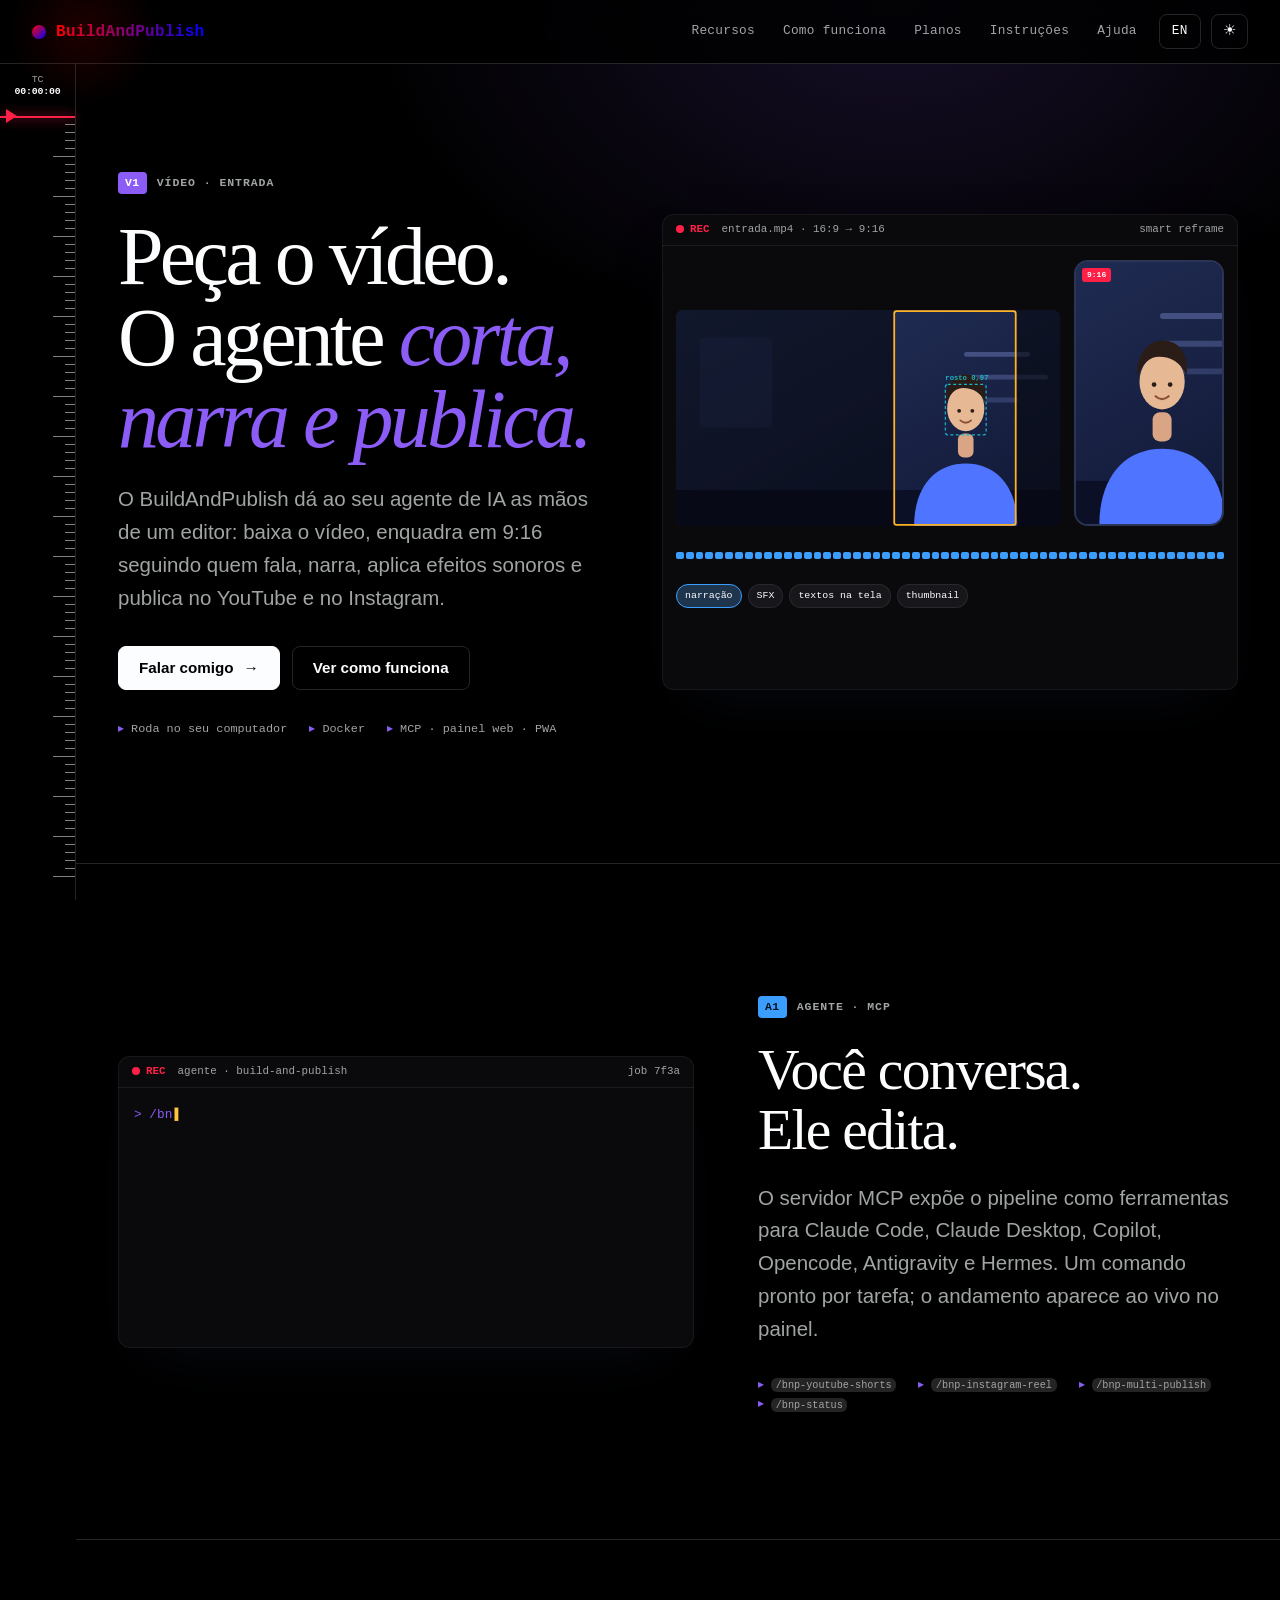
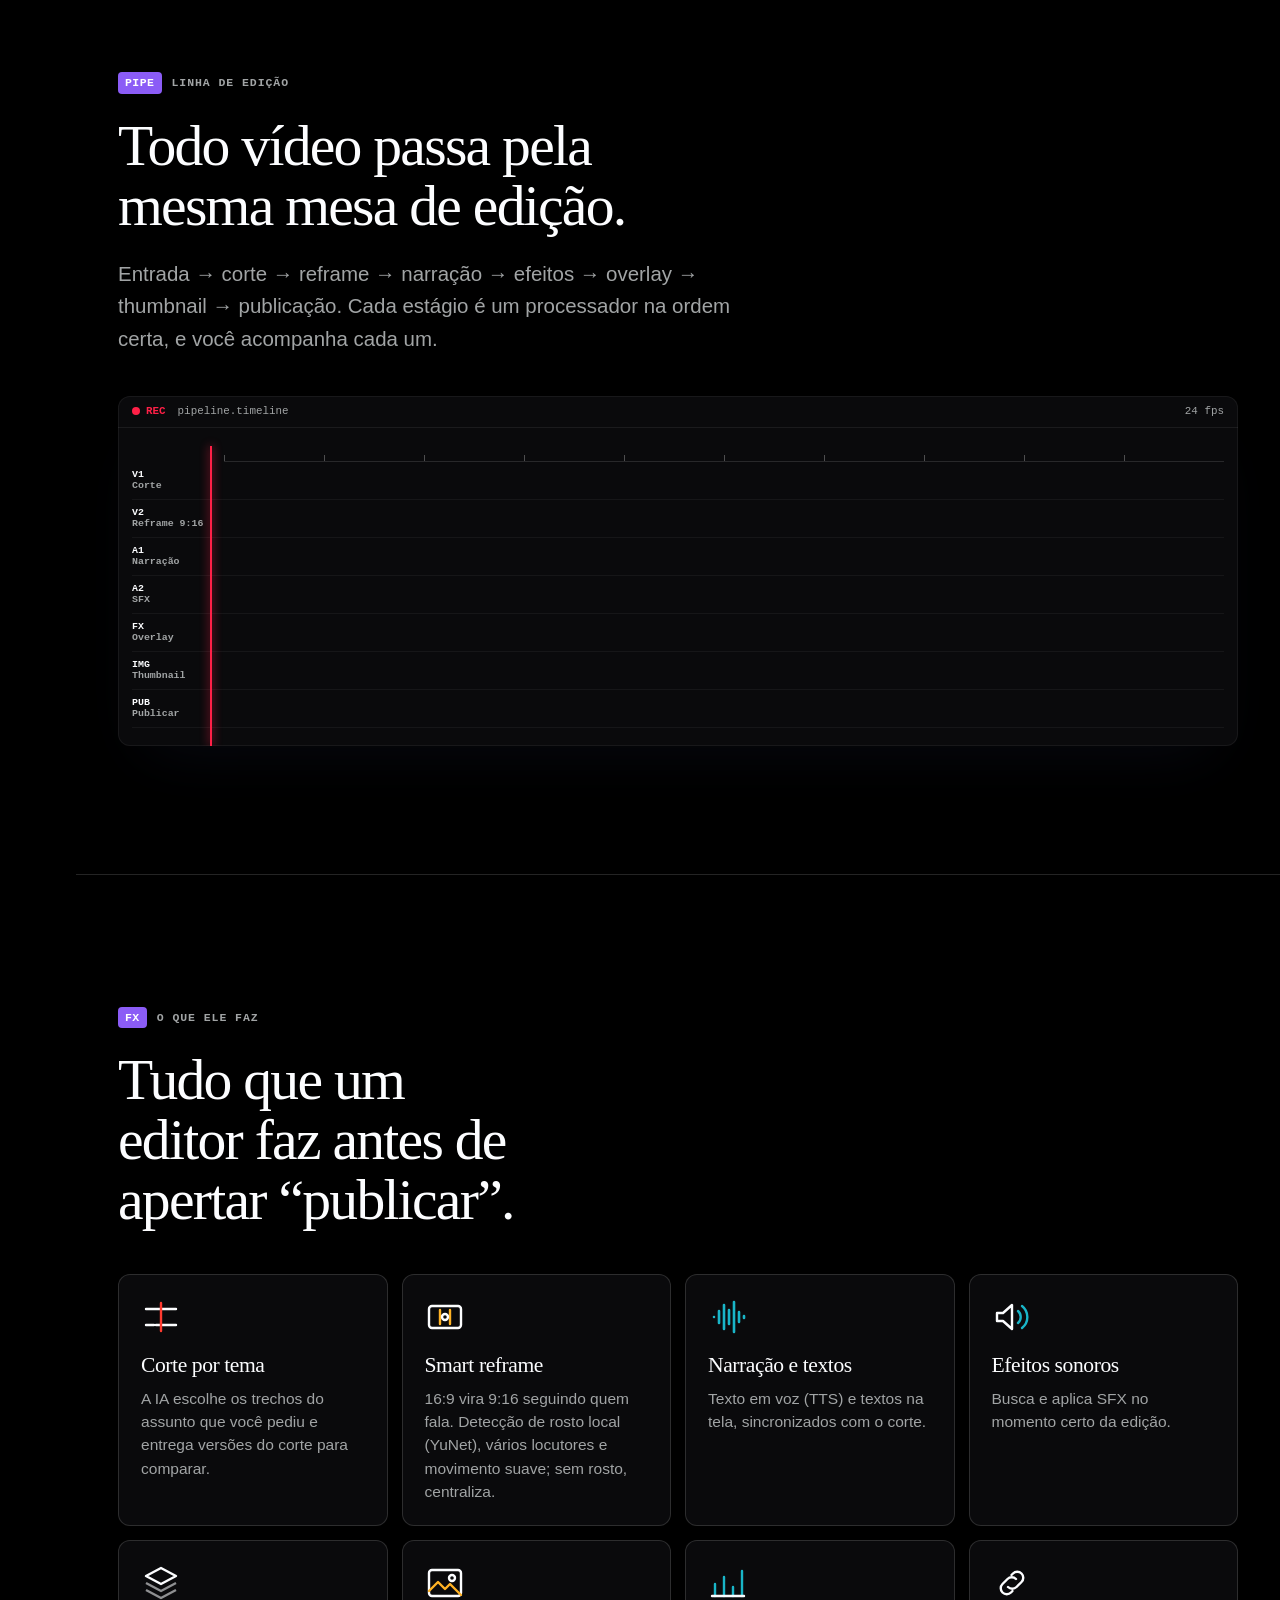
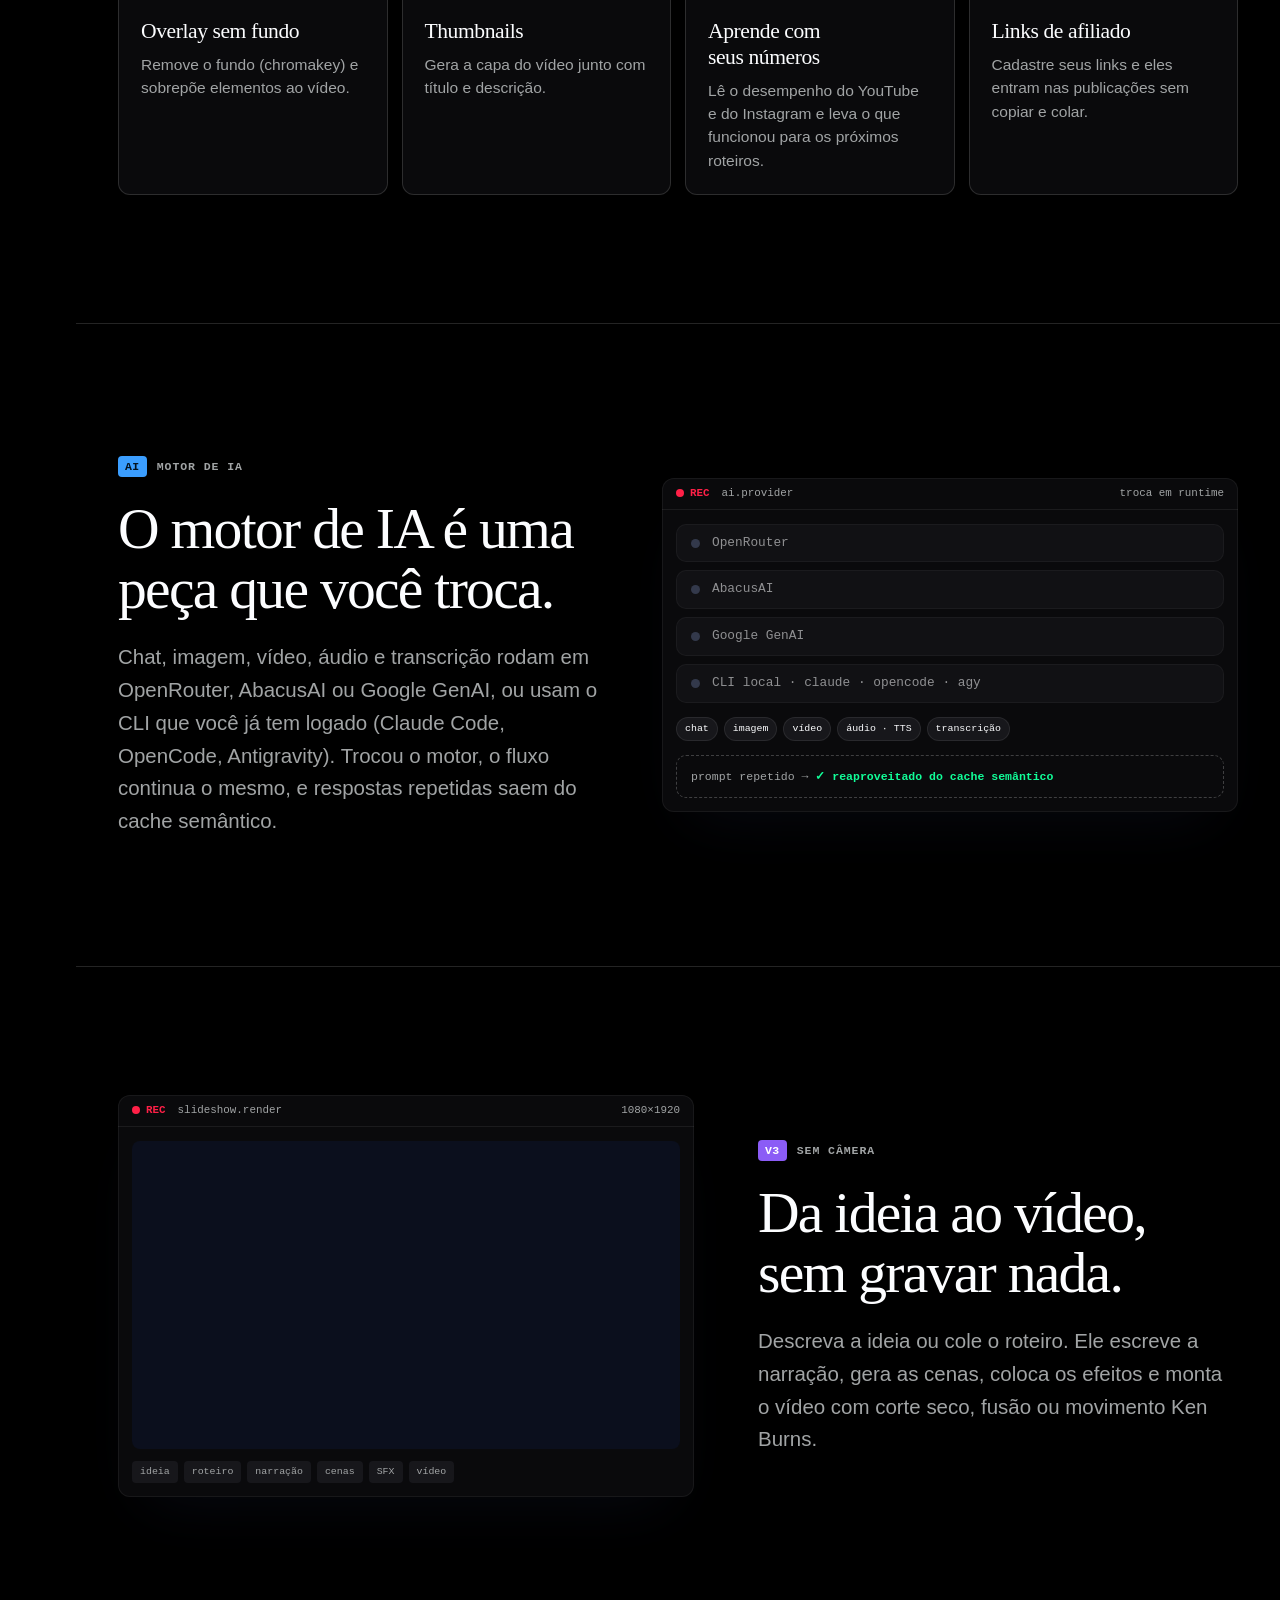
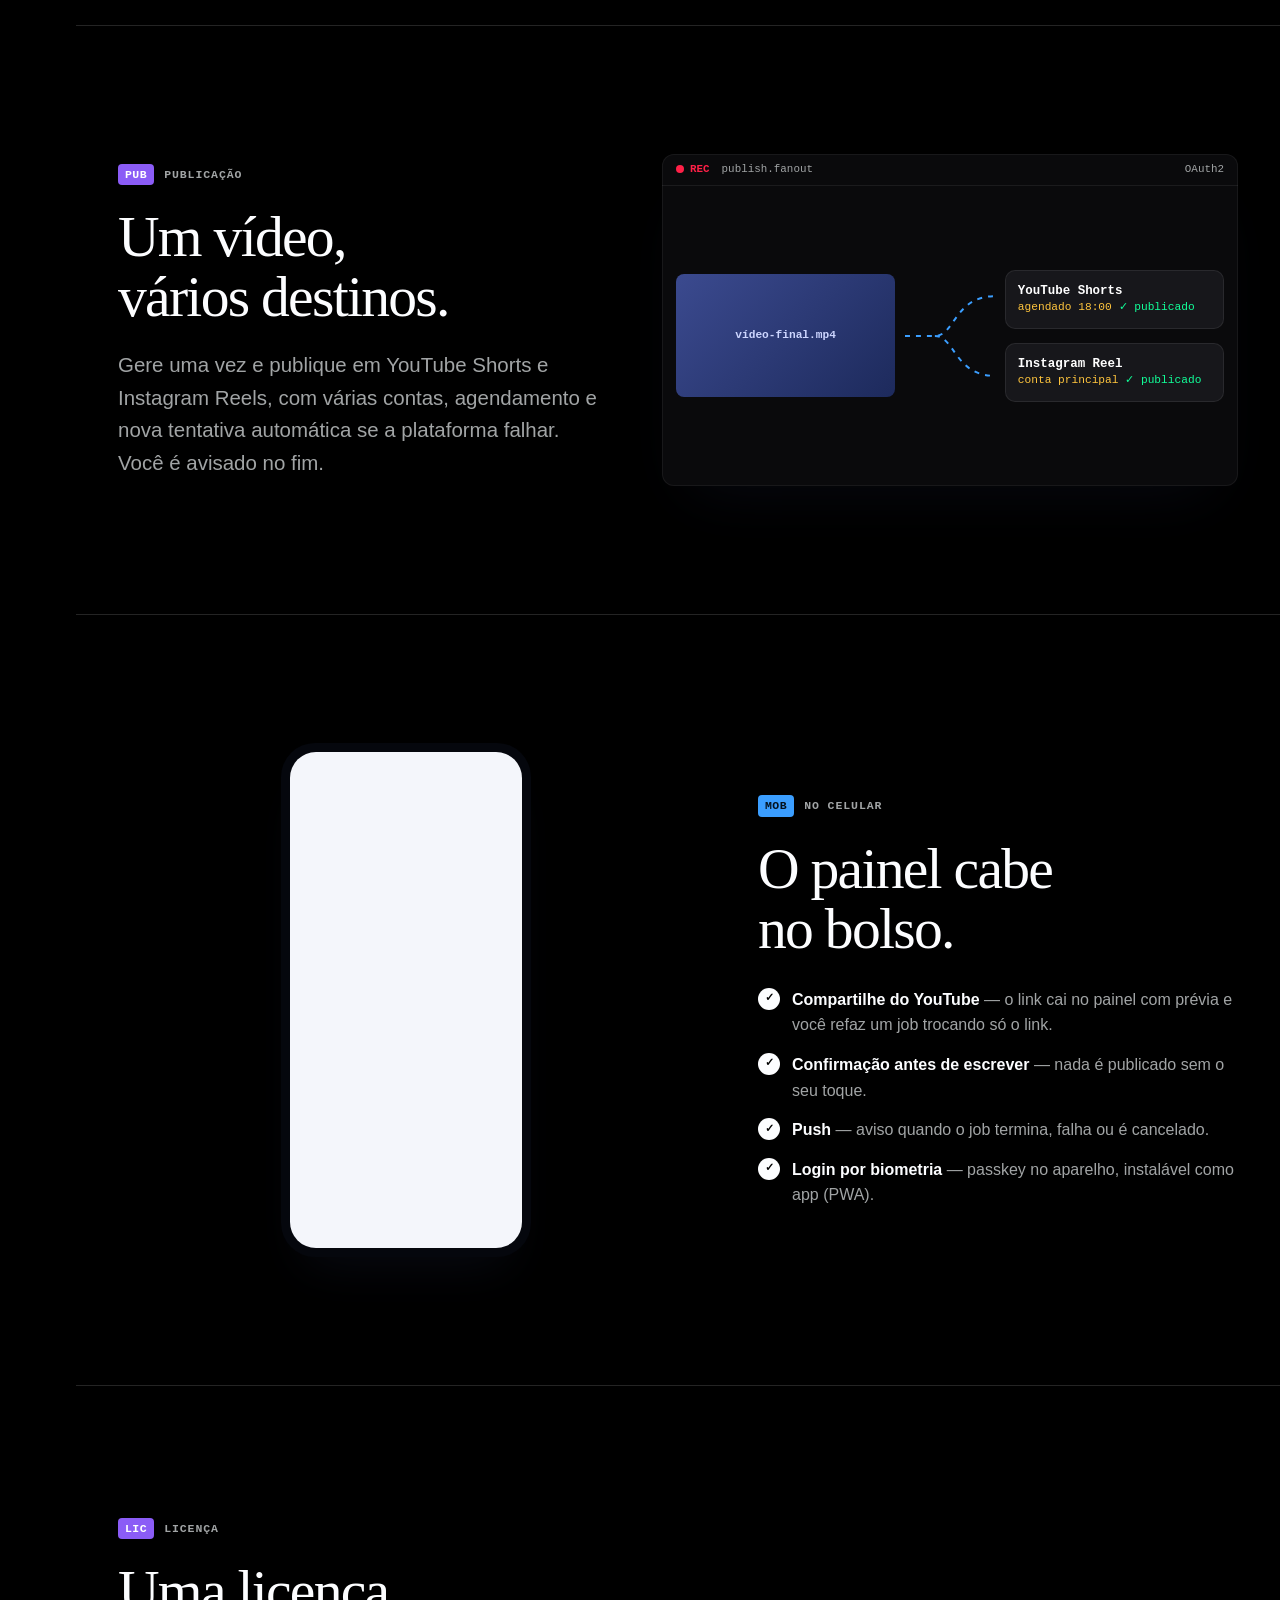
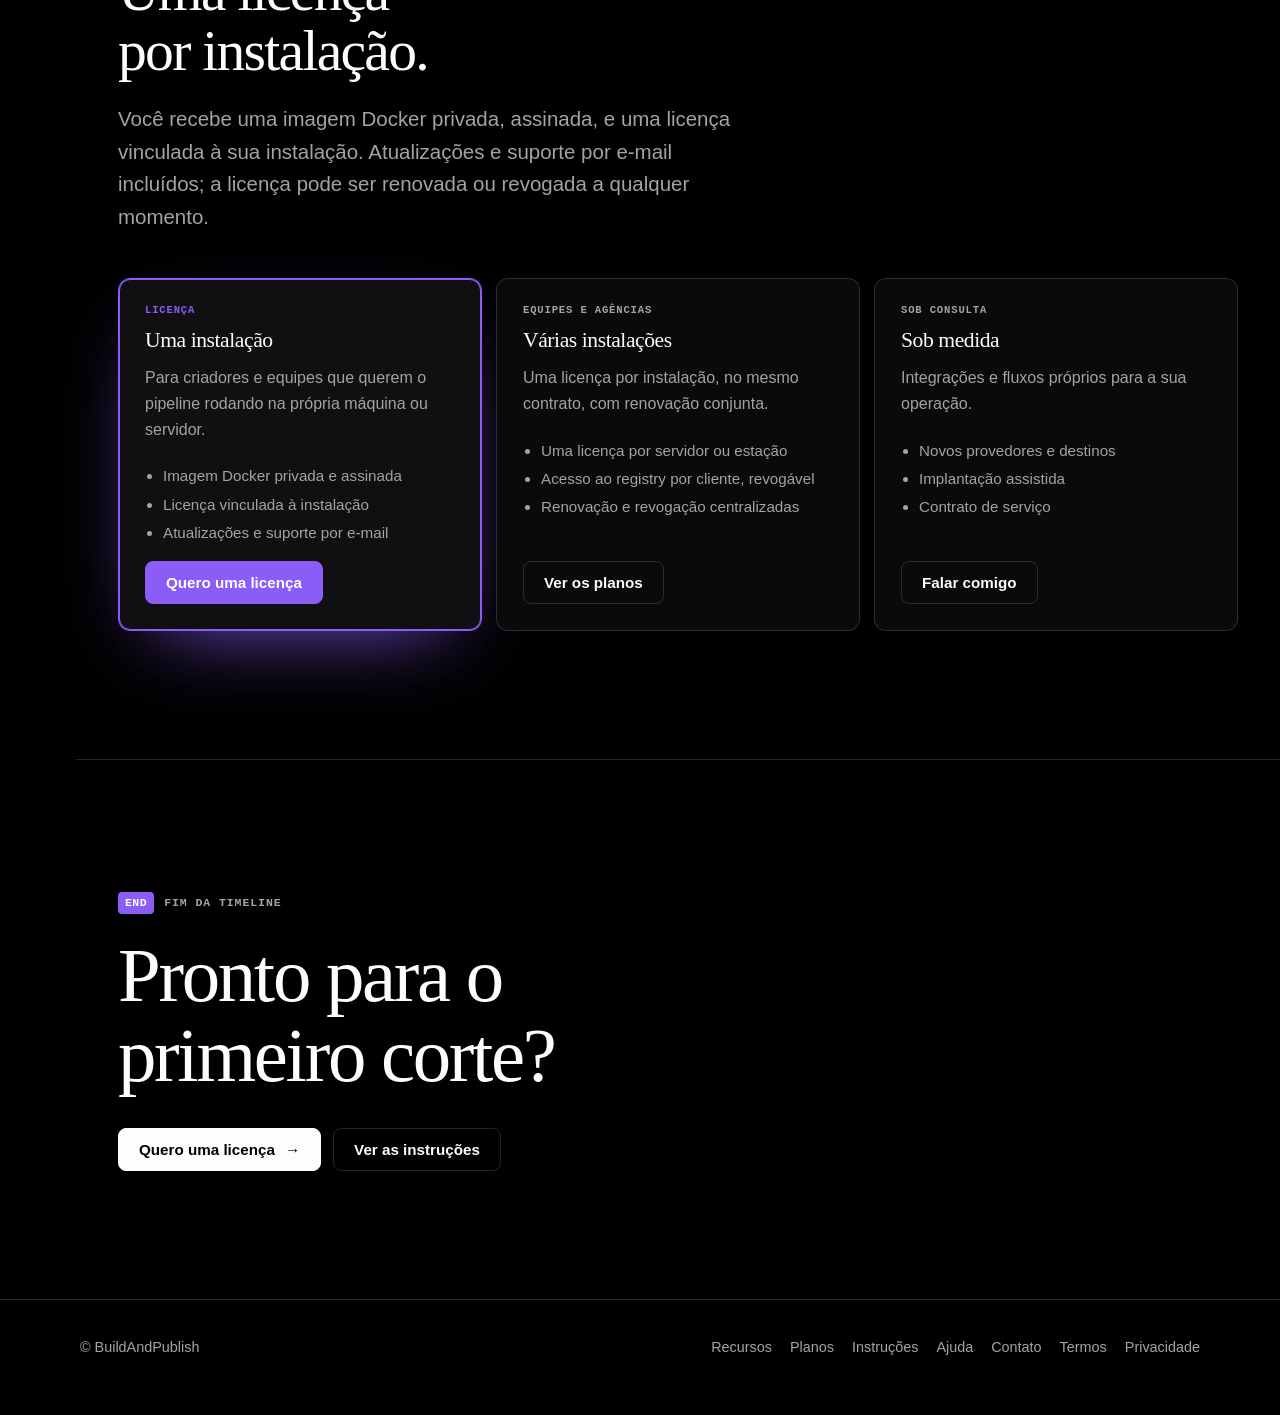
==== commit 5a405d6b: "docs: primeiros passos pelo painel e português como idioma padrão - Docs, Ajuda e Planos: a imagem P" ====
--- a/index.html
+++ b/index.html
@@ -10,7 +10,7 @@
 <meta property="og:type" content="website">
 <meta name="theme-color" content="#000000" id="theme-color">
 <link rel="icon" href="assets/favicon.svg" type="image/svg+xml">
-<script>try{var d=document.documentElement,l=localStorage.getItem('bnp-lang')||(navigator.language||'').slice(0,2);d.lang=l==='en'?'en':'pt-BR';var t=localStorage.getItem('bnp-theme')==='light'?'light':'dark';d.dataset.theme=t;document.getElementById('theme-color').content=t==='light'?'#ffffff':'#000000'}catch(e){}</script>
+<script>try{var d=document.documentElement,l=localStorage.getItem('bnp-lang');d.lang=l==='en'?'en':'pt-BR';var t=localStorage.getItem('bnp-theme')==='light'?'light':'dark';d.dataset.theme=t;document.getElementById('theme-color').content=t==='light'?'#ffffff':'#000000'}catch(e){}</script>
 <link rel="stylesheet" href="assets/style.css">
 </head>
 <body>
